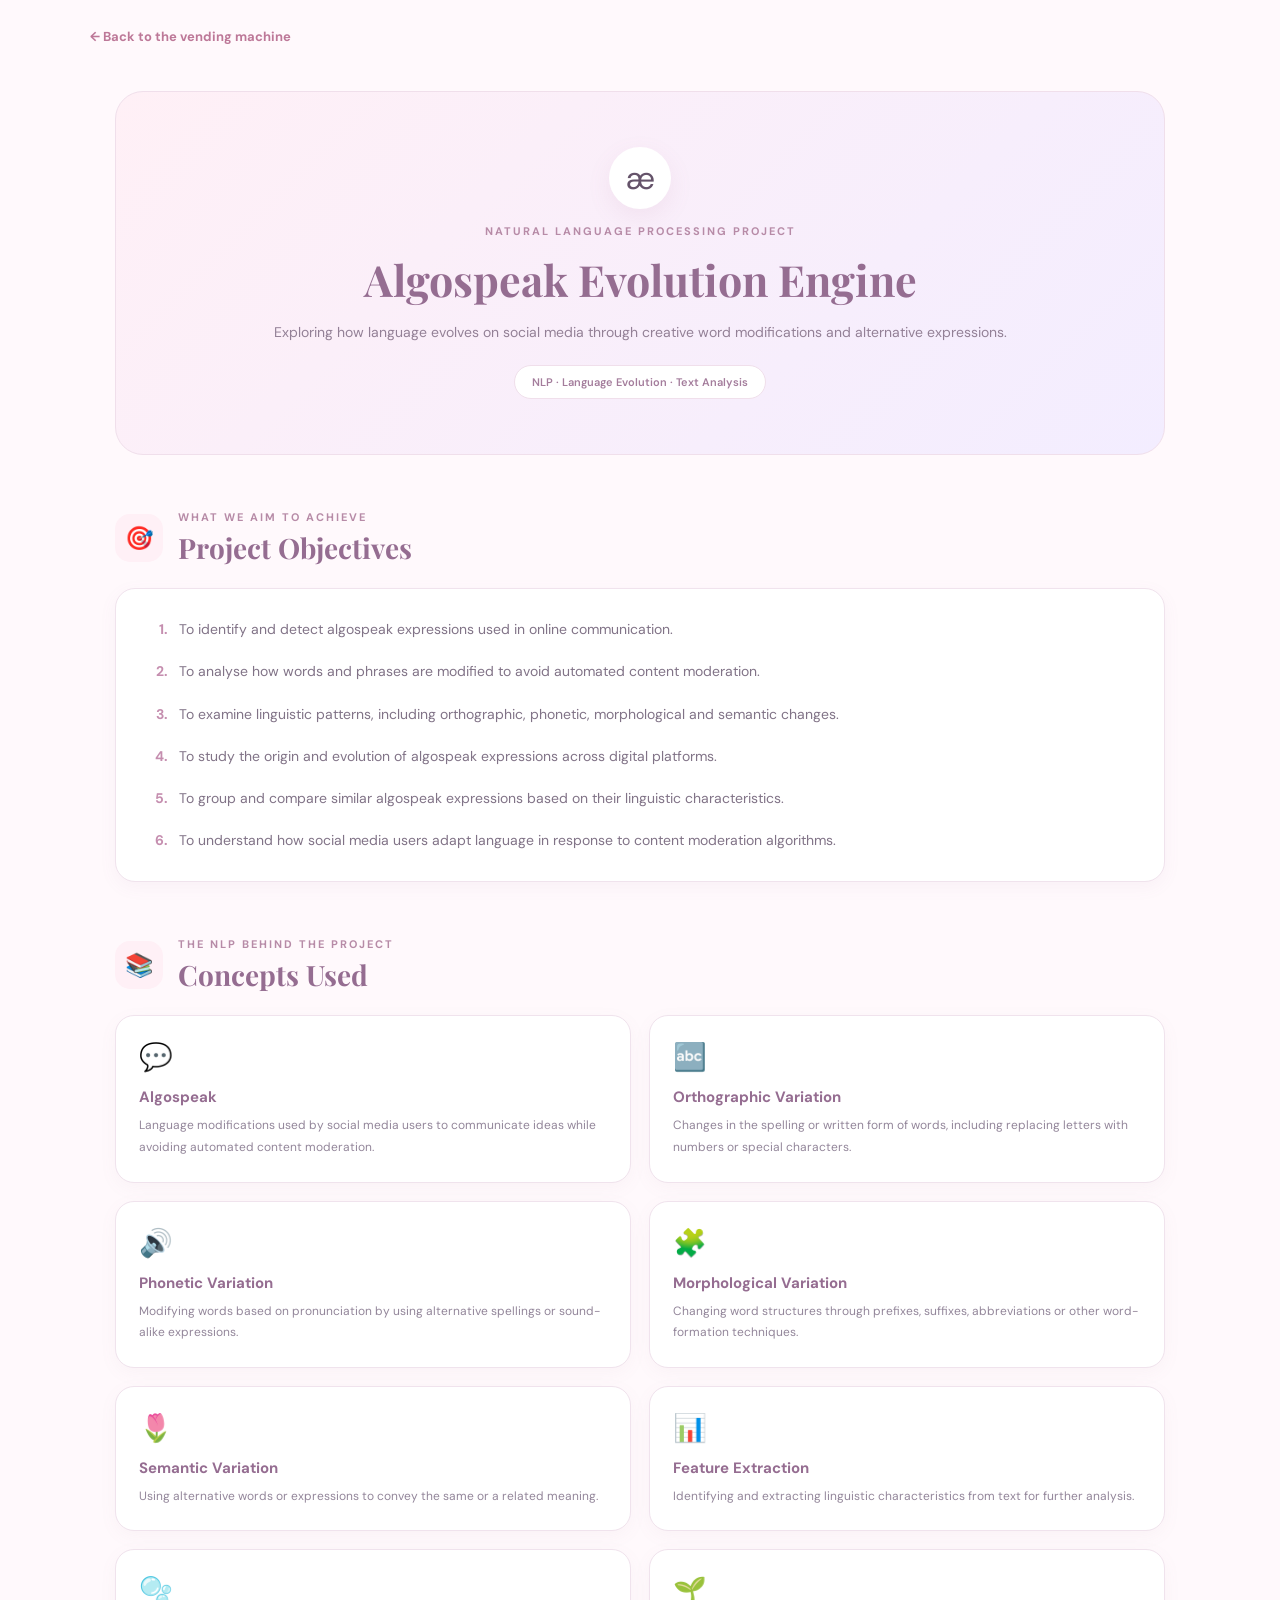
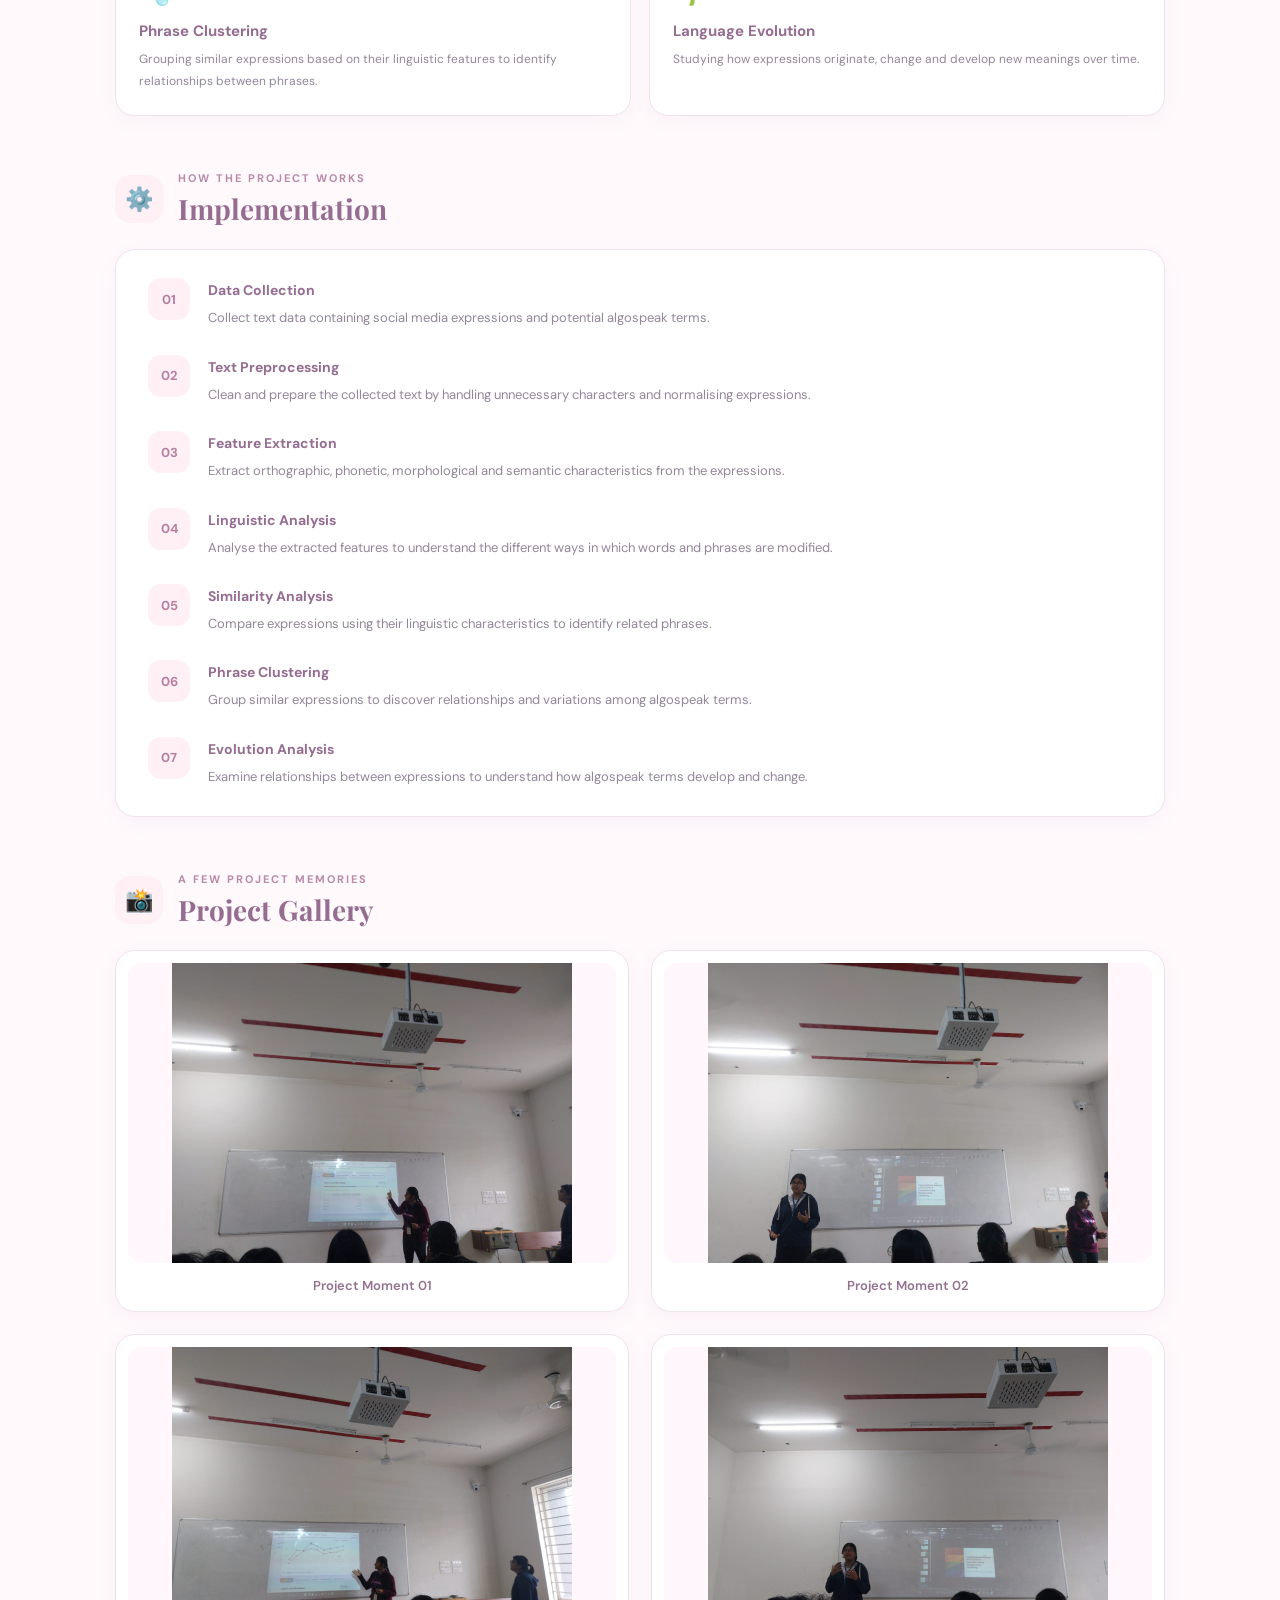
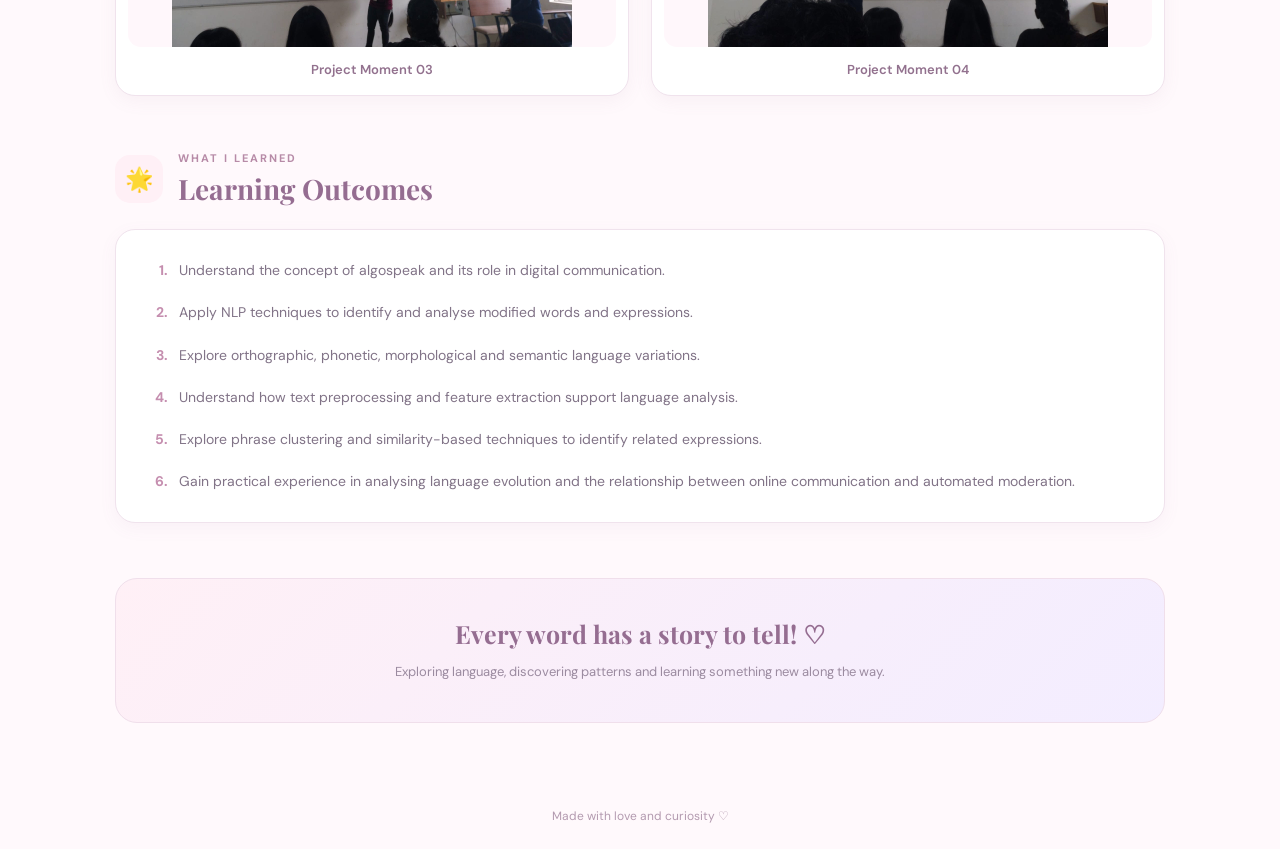
==== activities/project/index.html @ 81f1a886 "Add files via upload" ====
<!DOCTYPE html>
<html lang="en">

<head>
    <meta charset="UTF-8">
    <meta name="viewport" content="width=device-width, initial-scale=1.0">
    <title>Algospeak Evolution Engine</title>
    <link rel="stylesheet" href="style.css">
    <link
        href="https://fonts.googleapis.com/css2?family=DM+Sans:wght@400;500;600;700&family=Playfair+Display:wght@600;700&display=swap"
        rel="stylesheet">
</head>

<body>

    <header>
        <a href="../../index.html">← Back to the vending machine</a>
    </header>

    <main>

        <section class="hero">
            <div class="hero-icon">æ</div>
            <p class="eyebrow">NATURAL LANGUAGE PROCESSING PROJECT</p>
            <h1>Algospeak Evolution Engine</h1>
            <p>
                Exploring how language evolves on social media through
                creative word modifications and alternative expressions.
            </p>
            <span class="hero-tag">NLP · Language Evolution · Text Analysis</span>
        </section>

        <section class="content-section">
            <div class="section-heading">
                <span class="section-icon">🎯</span>
                <div>
                    <p class="eyebrow">WHAT WE AIM TO ACHIEVE</p>
                    <h2>Project Objectives</h2>
                </div>
            </div>

            <div class="content-card">
                <ol class="objective-list">
                    <li>To identify and detect algospeak expressions used in online communication.</li>
                    <li>To analyse how words and phrases are modified to avoid automated content moderation.</li>
                    <li>To examine linguistic patterns, including orthographic, phonetic, morphological and semantic
                        changes.</li>
                    <li>To study the origin and evolution of algospeak expressions across digital platforms.</li>
                    <li>To group and compare similar algospeak expressions based on their linguistic characteristics.
                    </li>
                    <li>To understand how social media users adapt language in response to content moderation
                        algorithms.</li>
                </ol>
            </div>
        </section>

        <section class="content-section">
            <div class="section-heading">
                <span class="section-icon">📚</span>
                <div>
                    <p class="eyebrow">THE NLP BEHIND THE PROJECT</p>
                    <h2>Concepts Used</h2>
                </div>
            </div>

            <div class="concept-grid">

                <div class="concept-card">
                    <span>💬</span>
                    <h3>Algospeak</h3>
                    <p>Language modifications used by social media users to communicate ideas while avoiding automated
                        content moderation.</p>
                </div>

                <div class="concept-card">
                    <span>🔤</span>
                    <h3>Orthographic Variation</h3>
                    <p>Changes in the spelling or written form of words, including replacing letters with numbers or
                        special characters.</p>
                </div>

                <div class="concept-card">
                    <span>🔊</span>
                    <h3>Phonetic Variation</h3>
                    <p>Modifying words based on pronunciation by using alternative spellings or sound-alike expressions.
                    </p>
                </div>

                <div class="concept-card">
                    <span>🧩</span>
                    <h3>Morphological Variation</h3>
                    <p>Changing word structures through prefixes, suffixes, abbreviations or other word-formation
                        techniques.</p>
                </div>

                <div class="concept-card">
                    <span>🌷</span>
                    <h3>Semantic Variation</h3>
                    <p>Using alternative words or expressions to convey the same or a related meaning.</p>
                </div>

                <div class="concept-card">
                    <span>📊</span>
                    <h3>Feature Extraction</h3>
                    <p>Identifying and extracting linguistic characteristics from text for further analysis.</p>
                </div>

                <div class="concept-card">
                    <span>🫧</span>
                    <h3>Phrase Clustering</h3>
                    <p>Grouping similar expressions based on their linguistic features to identify relationships between
                        phrases.</p>
                </div>

                <div class="concept-card">
                    <span>🌱</span>
                    <h3>Language Evolution</h3>
                    <p>Studying how expressions originate, change and develop new meanings over time.</p>
                </div>

            </div>
        </section>

        <section class="content-section">
            <div class="section-heading">
                <span class="section-icon">⚙️</span>
                <div>
                    <p class="eyebrow">HOW THE PROJECT WORKS</p>
                    <h2>Implementation</h2>
                </div>
            </div>

            <div class="content-card">
                <div class="implementation-list">

                    <div class="implementation-step">
                        <span class="step-number">01</span>
                        <div>
                            <h3>Data Collection</h3>
                            <p>Collect text data containing social media expressions and potential algospeak terms.</p>
                        </div>
                    </div>

                    <div class="implementation-step">
                        <span class="step-number">02</span>
                        <div>
                            <h3>Text Preprocessing</h3>
                            <p>Clean and prepare the collected text by handling unnecessary characters and normalising
                                expressions.</p>
                        </div>
                    </div>

                    <div class="implementation-step">
                        <span class="step-number">03</span>
                        <div>
                            <h3>Feature Extraction</h3>
                            <p>Extract orthographic, phonetic, morphological and semantic characteristics from the
                                expressions.</p>
                        </div>
                    </div>

                    <div class="implementation-step">
                        <span class="step-number">04</span>
                        <div>
                            <h3>Linguistic Analysis</h3>
                            <p>Analyse the extracted features to understand the different ways in which words and
                                phrases are modified.</p>
                        </div>
                    </div>

                    <div class="implementation-step">
                        <span class="step-number">05</span>
                        <div>
                            <h3>Similarity Analysis</h3>
                            <p>Compare expressions using their linguistic characteristics to identify related phrases.
                            </p>
                        </div>
                    </div>

                    <div class="implementation-step">
                        <span class="step-number">06</span>
                        <div>
                            <h3>Phrase Clustering</h3>
                            <p>Group similar expressions to discover relationships and variations among algospeak terms.
                            </p>
                        </div>
                    </div>

                    <div class="implementation-step">
                        <span class="step-number">07</span>
                        <div>
                            <h3>Evolution Analysis</h3>
                            <p>Examine relationships between expressions to understand how algospeak terms develop and
                                change.</p>
                        </div>
                    </div>

                </div>
            </div>
        </section>

        <section class="content-section">
            <div class="section-heading">
                <span class="section-icon">📸</span>
                <div>
                    <p class="eyebrow">A FEW PROJECT MEMORIES</p>
                    <h2>Project Gallery</h2>
                </div>
            </div>

            <div class="photo-grid">
                <div class="photo-card">
                    <img src="assets/photo1.jpeg" alt="Algospeak project photograph 1">
                    <p>Project Moment 01</p>
                </div>

                <div class="photo-card">
                    <img src="assets/photo2.jpeg" alt="Algospeak project photograph 2">
                    <p>Project Moment 02</p>
                </div>

                <div class="photo-card">
                    <img src="assets/photo3.jpeg" alt="Algospeak project photograph 3">
                    <p>Project Moment 03</p>
                </div>

                <div class="photo-card">
                    <img src="assets/photo4.jpeg" alt="Algospeak project photograph 4">
                    <p>Project Moment 04</p>
                </div>
            </div>
        </section>

        <section class="content-section">
            <div class="section-heading">
                <span class="section-icon">🌟</span>
                <div>
                    <p class="eyebrow">WHAT I LEARNED</p>
                    <h2>Learning Outcomes</h2>
                </div>
            </div>

            <div class="content-card">
                <ol class="objective-list">
                    <li>Understand the concept of algospeak and its role in digital communication.</li>
                    <li>Apply NLP techniques to identify and analyse modified words and expressions.</li>
                    <li>Explore orthographic, phonetic, morphological and semantic language variations.</li>
                    <li>Understand how text preprocessing and feature extraction support language analysis.</li>
                    <li>Explore phrase clustering and similarity-based techniques to identify related expressions.</li>
                    <li>Gain practical experience in analysing language evolution and the relationship between online
                        communication and automated moderation.</li>
                </ol>
            </div>
        </section>

        <section class="closing">
            <h2>Every word has a story to tell! ♡</h2>
            <p>Exploring language, discovering patterns and learning something new along the way.</p>
        </section>

    </main>

    <footer>
        Made with love and curiosity ♡
    </footer>

</body>

</html>
---- activities/project/style.css ----
* {
    box-sizing: border-box;
    margin: 0;
    padding: 0;
}

body {
    background: #fff9fc;
    color: #65536a;
    font-family: 'DM Sans', sans-serif;
}

header {
    padding: 25px 7%;
}

header a {
    color: #bd7898;
    text-decoration: none;
    font-size: 13px;
    font-weight: 700;
}

header a:hover {
    color: #956d91;
}

main {
    max-width: 1100px;
    margin: auto;
    padding: 20px 25px 60px;
}

.hero {
    text-align: center;
    padding: 55px 25px;
    background: linear-gradient(135deg, #fff0f6, #f3edff);
    border: 1px solid #f0dfeb;
    border-radius: 28px;
}

.hero-icon {
    width: 62px;
    height: 62px;
    margin: 0 auto 15px;
    border-radius: 50%;
    background: #fff;
    display: grid;
    place-items: center;
    color: var(--rose);
    font-size: 32px;
    box-shadow: 0 8px 25px #a76e8718
}

.eyebrow {
    color: #b78ba7;
    font-size: 11px;
    font-weight: 700;
    letter-spacing: 2px;
    margin-top: 15px;
}

.hero h1 {
    color: #956d91;
    font-family: 'Playfair Display', serif;
    font-size: 43px;
    margin: 12px 0;
}

.hero p:not(.eyebrow) {
    color: #938096;
    font-size: 14px;
    line-height: 1.8;
}

.hero-tag {
    display: inline-block;
    margin-top: 20px;
    padding: 9px 17px;
    background: white;
    border: 1px solid #f0dfeb;
    border-radius: 20px;
    color: #a47d9c;
    font-size: 11px;
    font-weight: 600;
}

.content-section {
    margin-top: 55px;
}

.section-heading {
    display: flex;
    align-items: center;
    gap: 15px;
    margin-bottom: 22px;
}

.section-icon {
    width: 48px;
    height: 48px;
    display: grid;
    place-items: center;
    background: #fff0f6;
    border-radius: 15px;
    font-size: 23px;
}

.section-heading .eyebrow {
    margin-top: 0;
}

.section-heading h2 {
    color: #956d91;
    font-family: 'Playfair Display', serif;
    font-size: 28px;
    margin-top: 5px;
}

.content-card {
    padding: 28px 32px;
    background: white;
    border: 1px solid #f0e3ed;
    border-radius: 20px;
    box-shadow: 0 5px 18px rgba(150, 110, 145, 0.06);
}

.objective-list {
    padding-left: 23px;
}

.objective-list li {
    padding-left: 8px;
    margin-bottom: 17px;
    color: #817387;
    font-size: 14px;
    line-height: 1.8;
}

.objective-list li:last-child {
    margin-bottom: 0;
}

.objective-list li::marker {
    color: #c58eaf;
    font-weight: 700;
}

.concept-grid {
    display: grid;
    grid-template-columns: repeat(2, 1fr);
    gap: 18px;
}

.concept-card {
    padding: 23px;
    background: white;
    border: 1px solid #f0e3ed;
    border-radius: 19px;
    box-shadow: 0 5px 18px rgba(150, 110, 145, 0.05);
    transition: transform 0.25s ease;
}

.concept-card:hover {
    transform: translateY(-4px);
}

.concept-card span {
    font-size: 27px;
}

.concept-card h3 {
    color: #956d91;
    font-size: 15px;
    margin: 13px 0 8px;
}

.concept-card p {
    color: #93869a;
    font-size: 12px;
    line-height: 1.8;
}

.implementation-list {
    display: flex;
    flex-direction: column;
    gap: 25px;
}

.implementation-step {
    display: flex;
    align-items: flex-start;
    gap: 18px;
}

.step-number {
    flex-shrink: 0;
    width: 42px;
    height: 42px;
    display: grid;
    place-items: center;
    background: #fff0f6;
    border-radius: 13px;
    color: #b77f9f;
    font-size: 13px;
    font-weight: 700;
}

.implementation-step h3 {
    color: #956d91;
    font-size: 14px;
    margin: 3px 0 7px;
}

.implementation-step p {
    color: #93869a;
    font-size: 13px;
    line-height: 1.8;
}

.photo-grid {
    display: grid;
    grid-template-columns: repeat(2, 1fr);
    gap: 22px;
}

.photo-card {
    padding: 12px;
    background: white;
    border: 1px solid #f0e3ed;
    border-radius: 20px;
    box-shadow: 0 5px 18px rgba(150, 110, 145, 0.07);
    transition: transform 0.25s ease;
}

.photo-card:hover {
    transform: translateY(-5px);
}

.photo-card img {
    display: block;
    width: 100%;
    height: 300px;
    object-fit: contain;
    background: #fff7fb;
    border-radius: 13px;
}

.photo-card p {
    padding: 14px 5px 5px;
    color: #92718e;
    font-size: 13px;
    font-weight: 600;
    text-align: center;
}

.closing {
    margin-top: 55px;
    padding: 38px 20px;
    text-align: center;
    background: linear-gradient(135deg, #fff0f6, #f3edff);
    border: 1px solid #f0dfeb;
    border-radius: 22px;
}

.closing h2 {
    color: #956d91;
    font-family: 'Playfair Display', serif;
    font-size: 25px;
}

.closing p {
    margin-top: 10px;
    color: #9b8ba0;
    font-size: 13px;
    line-height: 1.8;
}

footer {
    padding: 25px;
    color: #b39aaf;
    text-align: center;
    font-size: 12px;
}

@media (max-width: 650px) {
    main {
        padding: 15px 18px 45px;
    }

    .hero {
        padding: 40px 20px;
    }

    .hero h1 {
        font-size: 32px;
    }

    .section-heading h2 {
        font-size: 24px;
    }

    .concept-grid,
    .photo-grid {
        grid-template-columns: 1fr;
    }

    .content-card {
        padding: 23px 20px;
    }

    .photo-card img {
        height: 240px;
    }
}
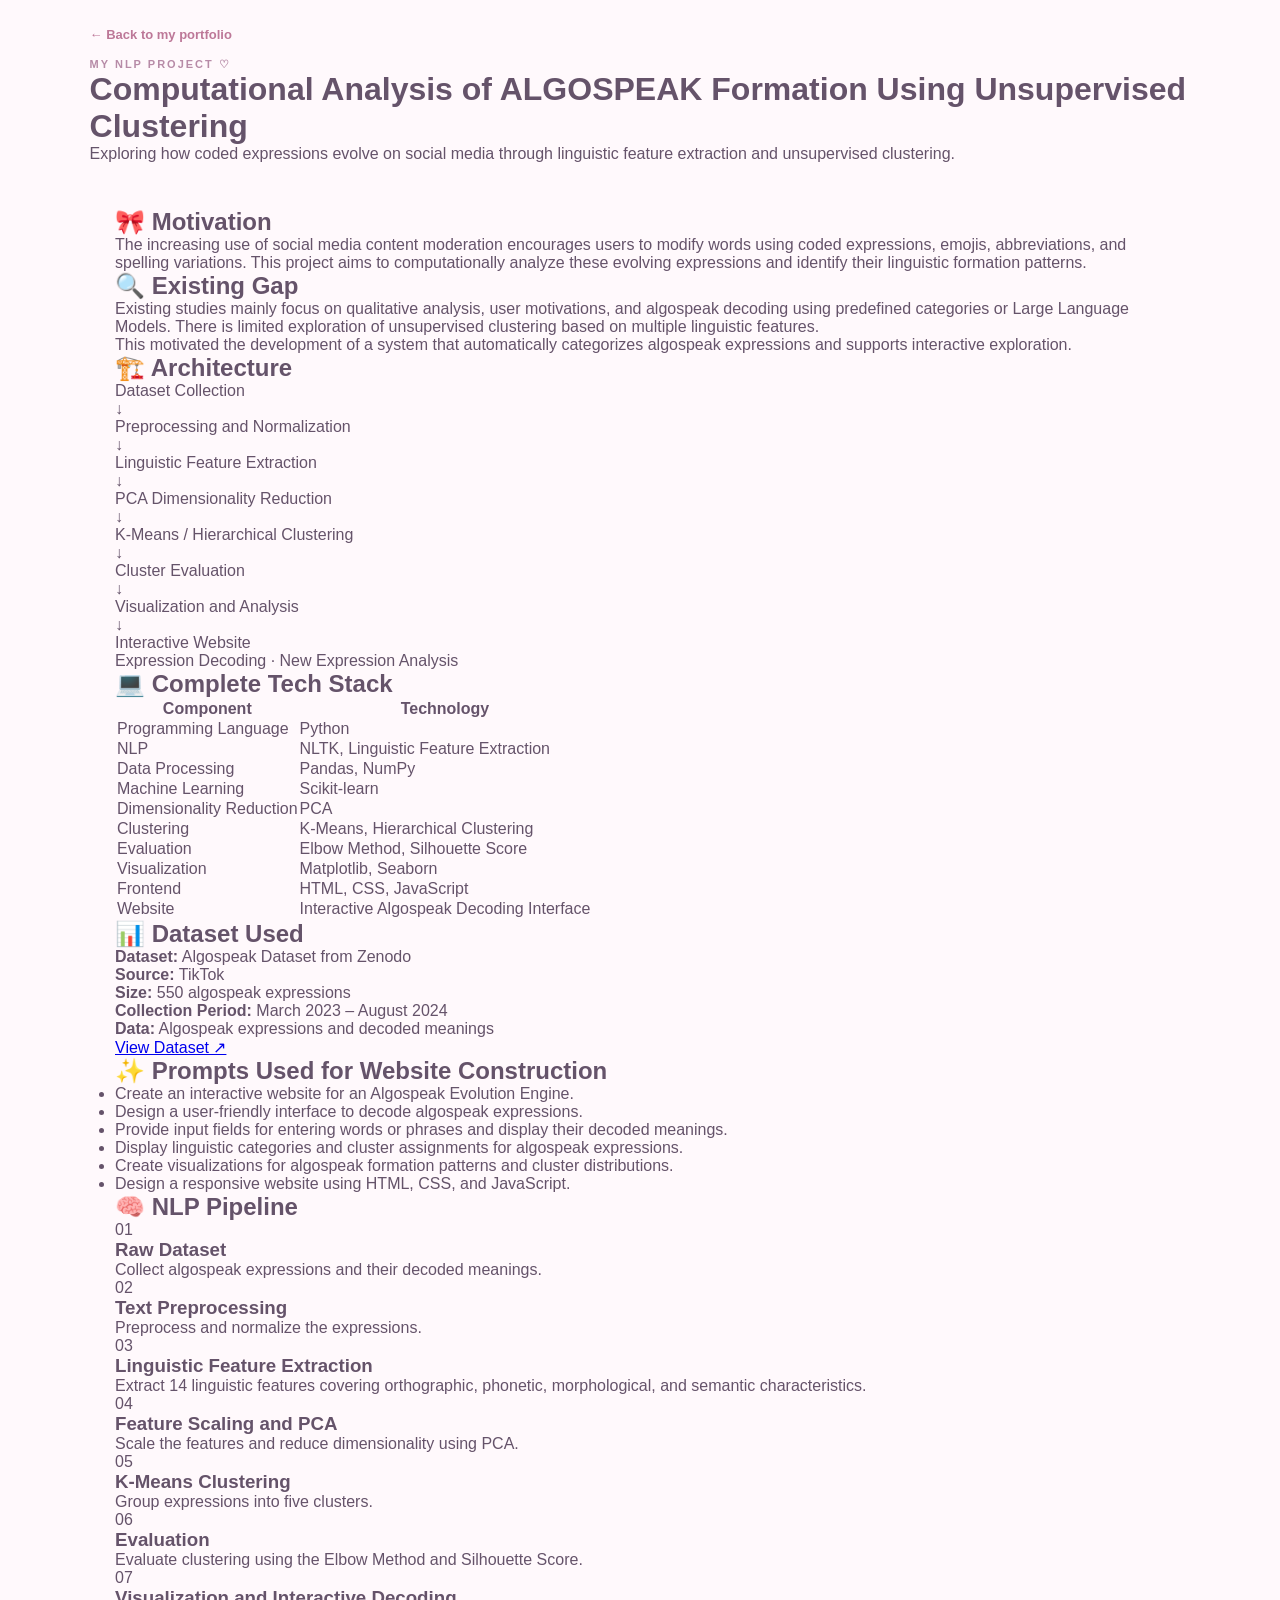
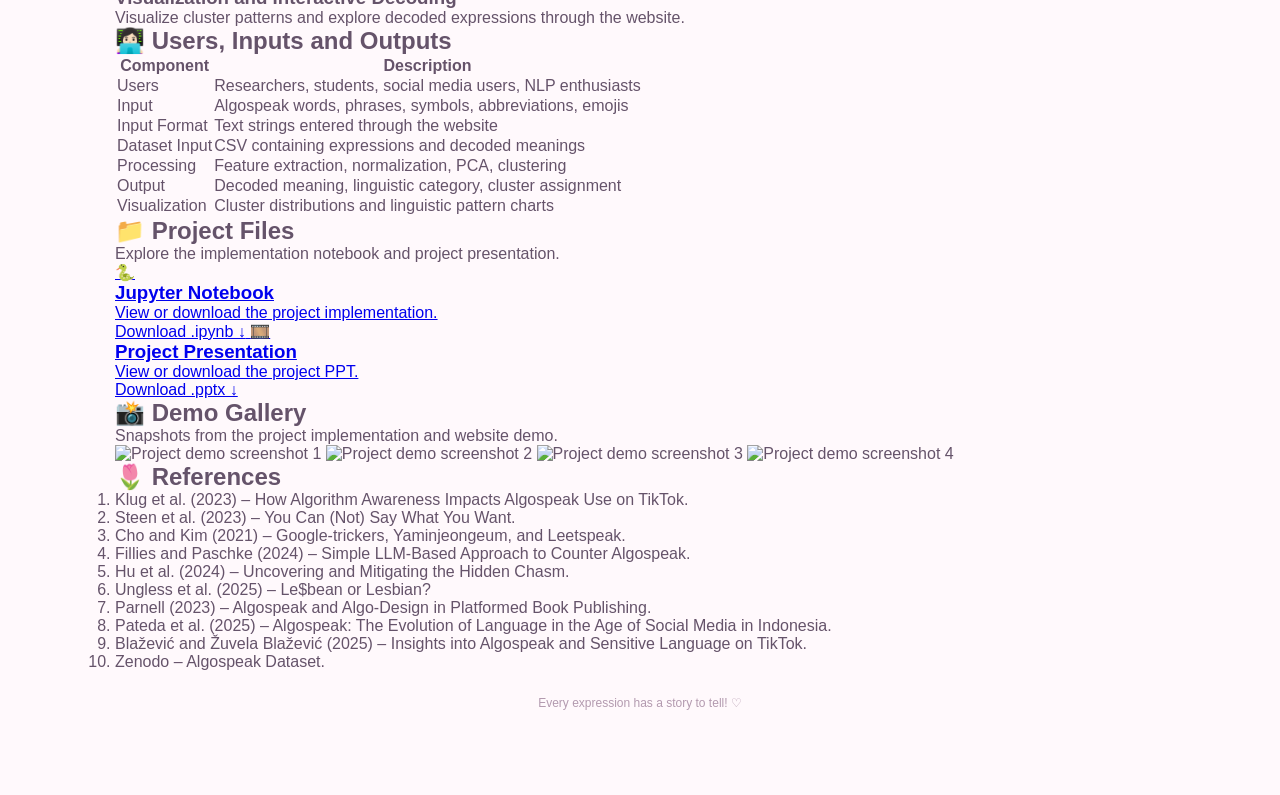
==== commit f4a01098: "Update index.html" ====
--- a/activities/project/index.html
+++ b/activities/project/index.html
@@ -4,266 +4,333 @@
 <head>
     <meta charset="UTF-8">
     <meta name="viewport" content="width=device-width, initial-scale=1.0">
-    <title>Algospeak Evolution Engine</title>
+    <title>Algospeak Evolution Engine | My Project</title>
     <link rel="stylesheet" href="style.css">
-    <link
-        href="https://fonts.googleapis.com/css2?family=DM+Sans:wght@400;500;600;700&family=Playfair+Display:wght@600;700&display=swap"
-        rel="stylesheet">
 </head>
 
 <body>
 
-    <header>
-        <a href="../../index.html">← Back to the vending machine</a>
+    <header class="project-header">
+        <a href="../../index.html" class="back-link">← Back to my portfolio</a>
+        <p class="eyebrow">MY NLP PROJECT ♡</p>
+        <h1>Computational Analysis of ALGOSPEAK Formation Using Unsupervised Clustering</h1>
+        <p class="subtitle">
+            Exploring how coded expressions evolve on social media through
+            linguistic feature extraction and unsupervised clustering.
+        </p>
     </header>
 
-    <main>
-
-        <section class="hero">
-            <div class="hero-icon">æ</div>
-            <p class="eyebrow">NATURAL LANGUAGE PROCESSING PROJECT</p>
-            <h1>Algospeak Evolution Engine</h1>
+    <main class="project-container">
+
+        <section class="project-section">
+            <h2>🎀 Motivation</h2>
             <p>
-                Exploring how language evolves on social media through
-                creative word modifications and alternative expressions.
+                The increasing use of social media content moderation encourages
+                users to modify words using coded expressions, emojis,
+                abbreviations, and spelling variations. This project aims to
+                computationally analyze these evolving expressions and identify
+                their linguistic formation patterns.
             </p>
-            <span class="hero-tag">NLP · Language Evolution · Text Analysis</span>
-        </section>
-
-        <section class="content-section">
-            <div class="section-heading">
-                <span class="section-icon">🎯</span>
-                <div>
-                    <p class="eyebrow">WHAT WE AIM TO ACHIEVE</p>
-                    <h2>Project Objectives</h2>
-                </div>
-            </div>
-
-            <div class="content-card">
-                <ol class="objective-list">
-                    <li>To identify and detect algospeak expressions used in online communication.</li>
-                    <li>To analyse how words and phrases are modified to avoid automated content moderation.</li>
-                    <li>To examine linguistic patterns, including orthographic, phonetic, morphological and semantic
-                        changes.</li>
-                    <li>To study the origin and evolution of algospeak expressions across digital platforms.</li>
-                    <li>To group and compare similar algospeak expressions based on their linguistic characteristics.
-                    </li>
-                    <li>To understand how social media users adapt language in response to content moderation
-                        algorithms.</li>
-                </ol>
-            </div>
-        </section>
-
-        <section class="content-section">
-            <div class="section-heading">
-                <span class="section-icon">📚</span>
-                <div>
-                    <p class="eyebrow">THE NLP BEHIND THE PROJECT</p>
-                    <h2>Concepts Used</h2>
-                </div>
-            </div>
-
-            <div class="concept-grid">
-
-                <div class="concept-card">
-                    <span>💬</span>
-                    <h3>Algospeak</h3>
-                    <p>Language modifications used by social media users to communicate ideas while avoiding automated
-                        content moderation.</p>
-                </div>
-
-                <div class="concept-card">
-                    <span>🔤</span>
-                    <h3>Orthographic Variation</h3>
-                    <p>Changes in the spelling or written form of words, including replacing letters with numbers or
-                        special characters.</p>
-                </div>
-
-                <div class="concept-card">
-                    <span>🔊</span>
-                    <h3>Phonetic Variation</h3>
-                    <p>Modifying words based on pronunciation by using alternative spellings or sound-alike expressions.
-                    </p>
-                </div>
-
-                <div class="concept-card">
-                    <span>🧩</span>
-                    <h3>Morphological Variation</h3>
-                    <p>Changing word structures through prefixes, suffixes, abbreviations or other word-formation
-                        techniques.</p>
-                </div>
-
-                <div class="concept-card">
-                    <span>🌷</span>
-                    <h3>Semantic Variation</h3>
-                    <p>Using alternative words or expressions to convey the same or a related meaning.</p>
-                </div>
-
-                <div class="concept-card">
-                    <span>📊</span>
-                    <h3>Feature Extraction</h3>
-                    <p>Identifying and extracting linguistic characteristics from text for further analysis.</p>
-                </div>
-
-                <div class="concept-card">
-                    <span>🫧</span>
-                    <h3>Phrase Clustering</h3>
-                    <p>Grouping similar expressions based on their linguistic features to identify relationships between
-                        phrases.</p>
-                </div>
-
-                <div class="concept-card">
-                    <span>🌱</span>
-                    <h3>Language Evolution</h3>
-                    <p>Studying how expressions originate, change and develop new meanings over time.</p>
-                </div>
-
-            </div>
-        </section>
-
-        <section class="content-section">
-            <div class="section-heading">
-                <span class="section-icon">⚙️</span>
-                <div>
-                    <p class="eyebrow">HOW THE PROJECT WORKS</p>
-                    <h2>Implementation</h2>
-                </div>
-            </div>
-
-            <div class="content-card">
-                <div class="implementation-list">
-
-                    <div class="implementation-step">
-                        <span class="step-number">01</span>
-                        <div>
-                            <h3>Data Collection</h3>
-                            <p>Collect text data containing social media expressions and potential algospeak terms.</p>
-                        </div>
-                    </div>
-
-                    <div class="implementation-step">
-                        <span class="step-number">02</span>
-                        <div>
-                            <h3>Text Preprocessing</h3>
-                            <p>Clean and prepare the collected text by handling unnecessary characters and normalising
-                                expressions.</p>
-                        </div>
-                    </div>
-
-                    <div class="implementation-step">
-                        <span class="step-number">03</span>
-                        <div>
-                            <h3>Feature Extraction</h3>
-                            <p>Extract orthographic, phonetic, morphological and semantic characteristics from the
-                                expressions.</p>
-                        </div>
-                    </div>
-
-                    <div class="implementation-step">
-                        <span class="step-number">04</span>
-                        <div>
-                            <h3>Linguistic Analysis</h3>
-                            <p>Analyse the extracted features to understand the different ways in which words and
-                                phrases are modified.</p>
-                        </div>
-                    </div>
-
-                    <div class="implementation-step">
-                        <span class="step-number">05</span>
-                        <div>
-                            <h3>Similarity Analysis</h3>
-                            <p>Compare expressions using their linguistic characteristics to identify related phrases.
-                            </p>
-                        </div>
-                    </div>
-
-                    <div class="implementation-step">
-                        <span class="step-number">06</span>
-                        <div>
-                            <h3>Phrase Clustering</h3>
-                            <p>Group similar expressions to discover relationships and variations among algospeak terms.
-                            </p>
-                        </div>
-                    </div>
-
-                    <div class="implementation-step">
-                        <span class="step-number">07</span>
-                        <div>
-                            <h3>Evolution Analysis</h3>
-                            <p>Examine relationships between expressions to understand how algospeak terms develop and
-                                change.</p>
-                        </div>
-                    </div>
-
-                </div>
-            </div>
-        </section>
-
-        <section class="content-section">
-            <div class="section-heading">
-                <span class="section-icon">📸</span>
-                <div>
-                    <p class="eyebrow">A FEW PROJECT MEMORIES</p>
-                    <h2>Project Gallery</h2>
-                </div>
-            </div>
-
-            <div class="photo-grid">
-                <div class="photo-card">
-                    <img src="assets/photo1.jpeg" alt="Algospeak project photograph 1">
-                    <p>Project Moment 01</p>
-                </div>
-
-                <div class="photo-card">
-                    <img src="assets/photo2.jpeg" alt="Algospeak project photograph 2">
-                    <p>Project Moment 02</p>
-                </div>
-
-                <div class="photo-card">
-                    <img src="assets/photo3.jpeg" alt="Algospeak project photograph 3">
-                    <p>Project Moment 03</p>
-                </div>
-
-                <div class="photo-card">
-                    <img src="assets/photo4.jpeg" alt="Algospeak project photograph 4">
-                    <p>Project Moment 04</p>
-                </div>
-            </div>
-        </section>
-
-        <section class="content-section">
-            <div class="section-heading">
-                <span class="section-icon">🌟</span>
-                <div>
-                    <p class="eyebrow">WHAT I LEARNED</p>
-                    <h2>Learning Outcomes</h2>
-                </div>
-            </div>
-
-            <div class="content-card">
-                <ol class="objective-list">
-                    <li>Understand the concept of algospeak and its role in digital communication.</li>
-                    <li>Apply NLP techniques to identify and analyse modified words and expressions.</li>
-                    <li>Explore orthographic, phonetic, morphological and semantic language variations.</li>
-                    <li>Understand how text preprocessing and feature extraction support language analysis.</li>
-                    <li>Explore phrase clustering and similarity-based techniques to identify related expressions.</li>
-                    <li>Gain practical experience in analysing language evolution and the relationship between online
-                        communication and automated moderation.</li>
-                </ol>
-            </div>
-        </section>
-
-        <section class="closing">
-            <h2>Every word has a story to tell! ♡</h2>
-            <p>Exploring language, discovering patterns and learning something new along the way.</p>
-        </section>
+        </section>
+
+        <section class="project-section">
+            <h2>🔍 Existing Gap</h2>
+            <p>
+                Existing studies mainly focus on qualitative analysis, user
+                motivations, and algospeak decoding using predefined categories
+                or Large Language Models. There is limited exploration of
+                unsupervised clustering based on multiple linguistic features.
+            </p>
+            <p>
+                This motivated the development of a system that automatically
+                categorizes algospeak expressions and supports interactive
+                exploration.
+            </p>
+        </section>
+
+        <section class="project-section">
+            <h2>🏗️ Architecture</h2>
+
+            <div class="architecture">
+                <div class="architecture-step">Dataset Collection</div>
+                <span>↓</span>
+                <div class="architecture-step">Preprocessing and Normalization</div>
+                <span>↓</span>
+                <div class="architecture-step">Linguistic Feature Extraction</div>
+                <span>↓</span>
+                <div class="architecture-step">PCA Dimensionality Reduction</div>
+                <span>↓</span>
+                <div class="architecture-step">K-Means / Hierarchical Clustering</div>
+                <span>↓</span>
+                <div class="architecture-step">Cluster Evaluation</div>
+                <span>↓</span>
+                <div class="architecture-step">Visualization and Analysis</div>
+                <span>↓</span>
+                <div class="architecture-step">Interactive Website</div>
+                <div class="architecture-outputs">
+                    Expression Decoding · New Expression Analysis
+                </div>
+            </div>
+        </section>
+
+        <section class="project-section">
+            <h2>💻 Complete Tech Stack</h2>
+
+            <div class="table-wrapper">
+                <table>
+                    <thead>
+                        <tr>
+                            <th>Component</th>
+                            <th>Technology</th>
+                        </tr>
+                    </thead>
+                    <tbody>
+                        <tr>
+                            <td>Programming Language</td>
+                            <td>Python</td>
+                        </tr>
+                        <tr>
+                            <td>NLP</td>
+                            <td>NLTK, Linguistic Feature Extraction</td>
+                        </tr>
+                        <tr>
+                            <td>Data Processing</td>
+                            <td>Pandas, NumPy</td>
+                        </tr>
+                        <tr>
+                            <td>Machine Learning</td>
+                            <td>Scikit-learn</td>
+                        </tr>
+                        <tr>
+                            <td>Dimensionality Reduction</td>
+                            <td>PCA</td>
+                        </tr>
+                        <tr>
+                            <td>Clustering</td>
+                            <td>K-Means, Hierarchical Clustering</td>
+                        </tr>
+                        <tr>
+                            <td>Evaluation</td>
+                            <td>Elbow Method, Silhouette Score</td>
+                        </tr>
+                        <tr>
+                            <td>Visualization</td>
+                            <td>Matplotlib, Seaborn</td>
+                        </tr>
+                        <tr>
+                            <td>Frontend</td>
+                            <td>HTML, CSS, JavaScript</td>
+                        </tr>
+                        <tr>
+                            <td>Website</td>
+                            <td>Interactive Algospeak Decoding Interface</td>
+                        </tr>
+                    </tbody>
+                </table>
+            </div>
+        </section>
+
+        <section class="project-section">
+            <h2>📊 Dataset Used</h2>
+
+            <div class="dataset-card">
+                <p><strong>Dataset:</strong> Algospeak Dataset from Zenodo</p>
+                <p><strong>Source:</strong> TikTok</p>
+                <p><strong>Size:</strong> 550 algospeak expressions</p>
+                <p><strong>Collection Period:</strong> March 2023 – August 2024</p>
+                <p><strong>Data:</strong> Algospeak expressions and decoded meanings</p>
+
+                <a href="https://zenodo.org/doi/10.5281/zenodo.18176980" target="_blank" rel="noopener noreferrer"
+                    class="project-button">
+                    View Dataset ↗
+                </a>
+            </div>
+        </section>
+
+        <section class="project-section">
+            <h2>✨ Prompts Used for Website Construction</h2>
+
+            <ul class="prompt-list">
+                <li>Create an interactive website for an Algospeak Evolution Engine.</li>
+                <li>Design a user-friendly interface to decode algospeak expressions.</li>
+                <li>Provide input fields for entering words or phrases and display their decoded meanings.</li>
+                <li>Display linguistic categories and cluster assignments for algospeak expressions.</li>
+                <li>Create visualizations for algospeak formation patterns and cluster distributions.</li>
+                <li>Design a responsive website using HTML, CSS, and JavaScript.</li>
+            </ul>
+
+            
+        </section>
+
+        <section class="project-section">
+            <h2>🧠 NLP Pipeline</h2>
+
+            <div class="pipeline">
+                <div class="pipeline-step">
+                    <span>01</span>
+                    <div>
+                        <h3>Raw Dataset</h3>
+                        <p>Collect algospeak expressions and their decoded meanings.</p>
+                    </div>
+                </div>
+
+                <div class="pipeline-step">
+                    <span>02</span>
+                    <div>
+                        <h3>Text Preprocessing</h3>
+                        <p>Preprocess and normalize the expressions.</p>
+                    </div>
+                </div>
+
+                <div class="pipeline-step">
+                    <span>03</span>
+                    <div>
+                        <h3>Linguistic Feature Extraction</h3>
+                        <p>Extract 14 linguistic features covering orthographic,
+                            phonetic, morphological, and semantic characteristics.</p>
+                    </div>
+                </div>
+
+                <div class="pipeline-step">
+                    <span>04</span>
+                    <div>
+                        <h3>Feature Scaling and PCA</h3>
+                        <p>Scale the features and reduce dimensionality using PCA.</p>
+                    </div>
+                </div>
+
+                <div class="pipeline-step">
+                    <span>05</span>
+                    <div>
+                        <h3>K-Means Clustering</h3>
+                        <p>Group expressions into five clusters.</p>
+                    </div>
+                </div>
+
+                <div class="pipeline-step">
+                    <span>06</span>
+                    <div>
+                        <h3>Evaluation</h3>
+                        <p>Evaluate clustering using the Elbow Method and
+                            Silhouette Score.</p>
+                    </div>
+                </div>
+
+                <div class="pipeline-step">
+                    <span>07</span>
+                    <div>
+                        <h3>Visualization and Interactive Decoding</h3>
+                        <p>Visualize cluster patterns and explore decoded
+                            expressions through the website.</p>
+                    </div>
+                </div>
+            </div>
+        </section>
+
+        <section class="project-section">
+            <h2>👩🏻‍💻 Users, Inputs and Outputs</h2>
+
+            <div class="table-wrapper">
+                <table>
+                    <thead>
+                        <tr>
+                            <th>Component</th>
+                            <th>Description</th>
+                        </tr>
+                    </thead>
+                    <tbody>
+                        <tr>
+                            <td>Users</td>
+                            <td>Researchers, students, social media users, NLP enthusiasts</td>
+                        </tr>
+                        <tr>
+                            <td>Input</td>
+                            <td>Algospeak words, phrases, symbols, abbreviations, emojis</td>
+                        </tr>
+                        <tr>
+                            <td>Input Format</td>
+                            <td>Text strings entered through the website</td>
+                        </tr>
+                        <tr>
+                            <td>Dataset Input</td>
+                            <td>CSV containing expressions and decoded meanings</td>
+                        </tr>
+                        <tr>
+                            <td>Processing</td>
+                            <td>Feature extraction, normalization, PCA, clustering</td>
+                        </tr>
+                        <tr>
+                            <td>Output</td>
+                            <td>Decoded meaning, linguistic category, cluster assignment</td>
+                        </tr>
+                        <tr>
+                            <td>Visualization</td>
+                            <td>Cluster distributions and linguistic pattern charts</td>
+                        </tr>
+                    </tbody>
+                </table>
+            </div>
+        </section>
+
+        <section class="project-section">
+            <h2>📁 Project Files</h2>
+            <p>
+                Explore the implementation notebook and project presentation.
+            </p>
+
+            <div class="file-grid">
+                <a href="assets/algospeak_notebook.ipynb" download class="file-card">
+                    <span class="file-icon">🐍</span>
+                    <h3>Jupyter Notebook</h3>
+                    <p>View or download the project implementation.</p>
+                    <span class="file-link">Download .ipynb ↓</span>
+                </a>
+
+                <a href="assets/project_presentation.pptx" download class="file-card">
+                    <span class="file-icon">🎞️</span>
+                    <h3>Project Presentation</h3>
+                    <p>View or download the project PPT.</p>
+                    <span class="file-link">Download .pptx ↓</span>
+                </a>
+            </div>
+        </section>
+
+        <section class="project-section">
+            <h2>📸 Demo Gallery</h2>
+            <p>Snapshots from the project implementation and website demo.</p>
+
+            <div class="demo-gallery">
+                <img src="assets/demo1.jpeg" alt="Project demo screenshot 1">
+                <img src="assets/demo2.jpeg" alt="Project demo screenshot 2">
+                <img src="assets/demo3.jpeg" alt="Project demo screenshot 3">
+                <img src="assets/demo4.jpeg" alt="Project demo screenshot 4">
+            </div>
+        </section>
+
+        <section class="project-section">
+            <h2>🌷 References</h2>
+
+            <ol class="references-list">
+                <li>Klug et al. (2023) – How Algorithm Awareness Impacts Algospeak Use on TikTok.</li>
+                <li>Steen et al. (2023) – You Can (Not) Say What You Want.</li>
+                <li>Cho and Kim (2021) – Google-trickers, Yaminjeongeum, and Leetspeak.</li>
+                <li>Fillies and Paschke (2024) – Simple LLM-Based Approach to Counter Algospeak.</li>
+                <li>Hu et al. (2024) – Uncovering and Mitigating the Hidden Chasm.</li>
+                <li>Ungless et al. (2025) – Le$bean or Lesbian?</li>
+                <li>Parnell (2023) – Algospeak and Algo-Design in Platformed Book Publishing.</li>
+                <li>Pateda et al. (2025) – Algospeak: The Evolution of Language in the Age of Social Media in Indonesia.
+                </li>
+                <li>Blažević and Žuvela Blažević (2025) – Insights into Algospeak and Sensitive Language on TikTok.</li>
+                <li>Zenodo – Algospeak Dataset.</li>
+            </ol>
+        </section>
+
+        <footer class="project-footer">
+            <p>Every expression has a story to tell! ♡</p>
+        </footer>
 
     </main>
 
-    <footer>
-        Made with love and curiosity ♡
-    </footer>
-
 </body>
 
-</html>+</html>
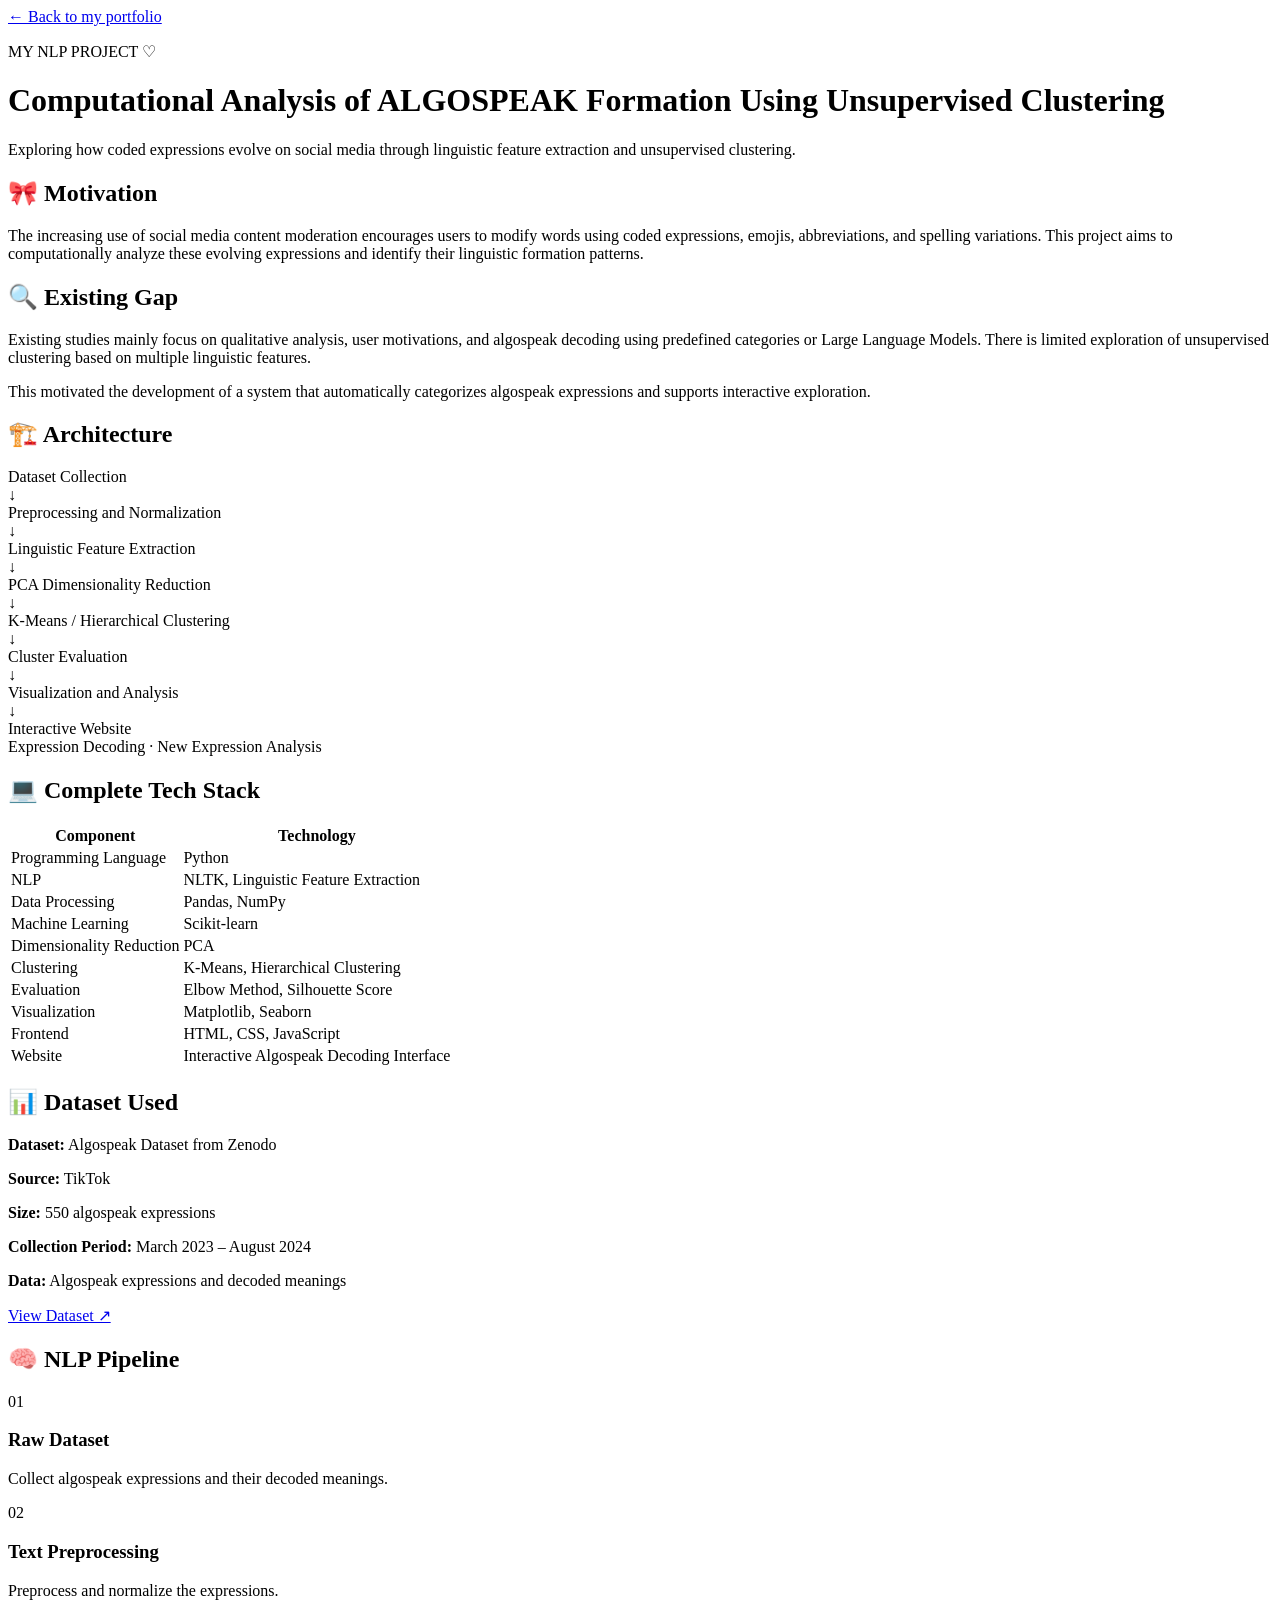
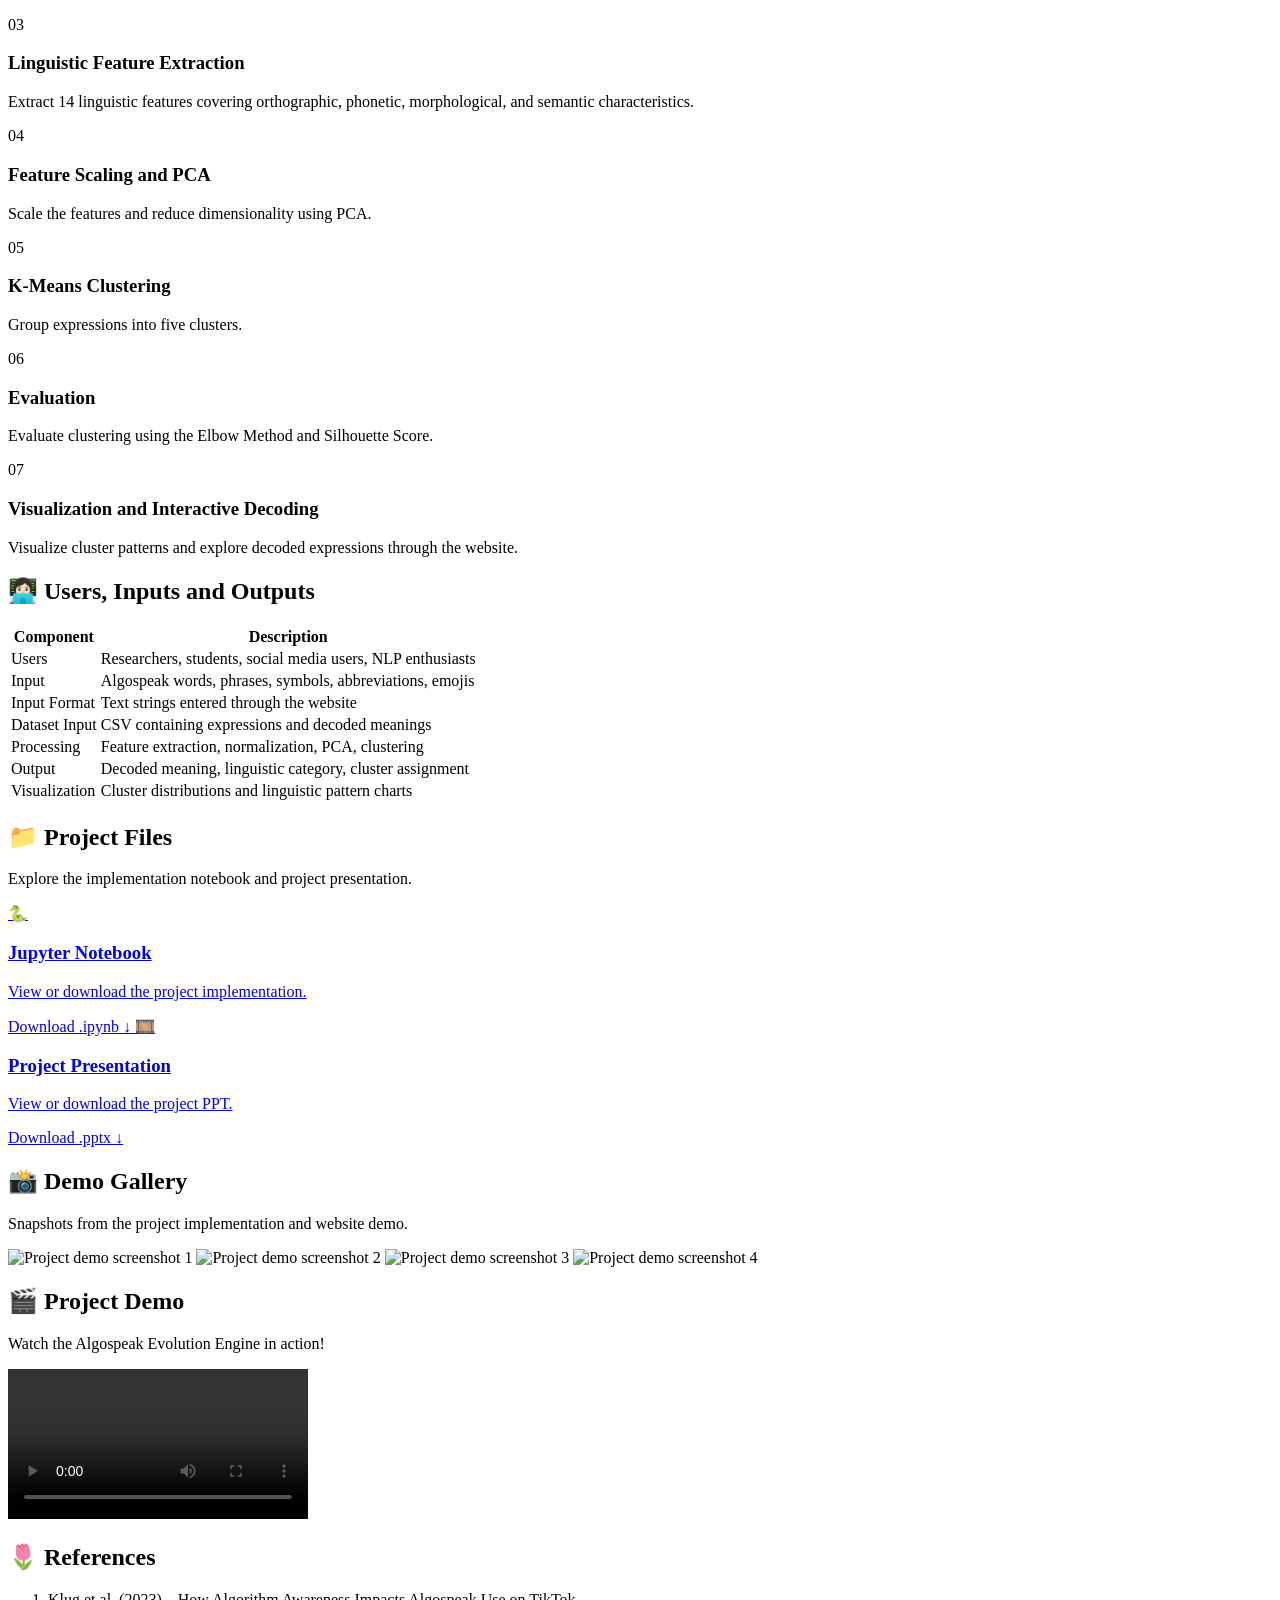
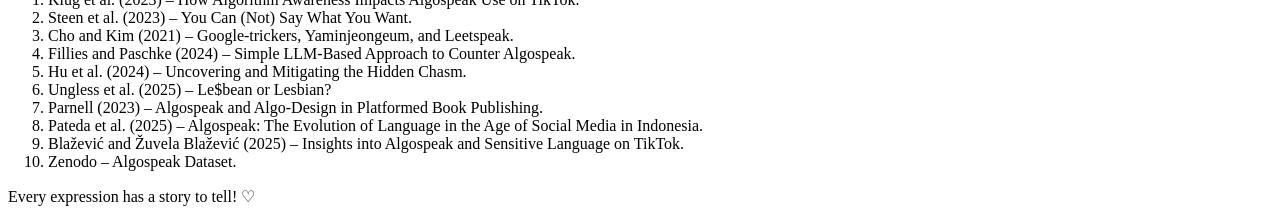
==== commit 319b192c: "Rename activities/index.html to activities/project/index.html" ====
--- a/activities/project/index.html
+++ b/activities/project/index.html
@@ -148,21 +148,6 @@
         </section>
 
         <section class="project-section">
-            <h2>✨ Prompts Used for Website Construction</h2>
-
-            <ul class="prompt-list">
-                <li>Create an interactive website for an Algospeak Evolution Engine.</li>
-                <li>Design a user-friendly interface to decode algospeak expressions.</li>
-                <li>Provide input fields for entering words or phrases and display their decoded meanings.</li>
-                <li>Display linguistic categories and cluster assignments for algospeak expressions.</li>
-                <li>Create visualizations for algospeak formation patterns and cluster distributions.</li>
-                <li>Design a responsive website using HTML, CSS, and JavaScript.</li>
-            </ul>
-
-            
-        </section>
-
-        <section class="project-section">
             <h2>🧠 NLP Pipeline</h2>
 
             <div class="pipeline">
@@ -306,6 +291,19 @@
                 <img src="assets/demo4.jpeg" alt="Project demo screenshot 4">
             </div>
         </section>
+
+        <section class="project-section" id="video-demo">
+            <h2>🎬 Project Demo</h2>
+            <p>Watch the Algospeak Evolution Engine in action!</p>
+
+            <div class="video-container">
+                <video controls preload="metadata">
+                    <source src="assets/algospeak-demo.mp4" type="video/mp4">
+                    Your browser does not support video playback.
+                </video>
+            </div>
+        </section>
+
 
         <section class="project-section">
             <h2>🌷 References</h2>
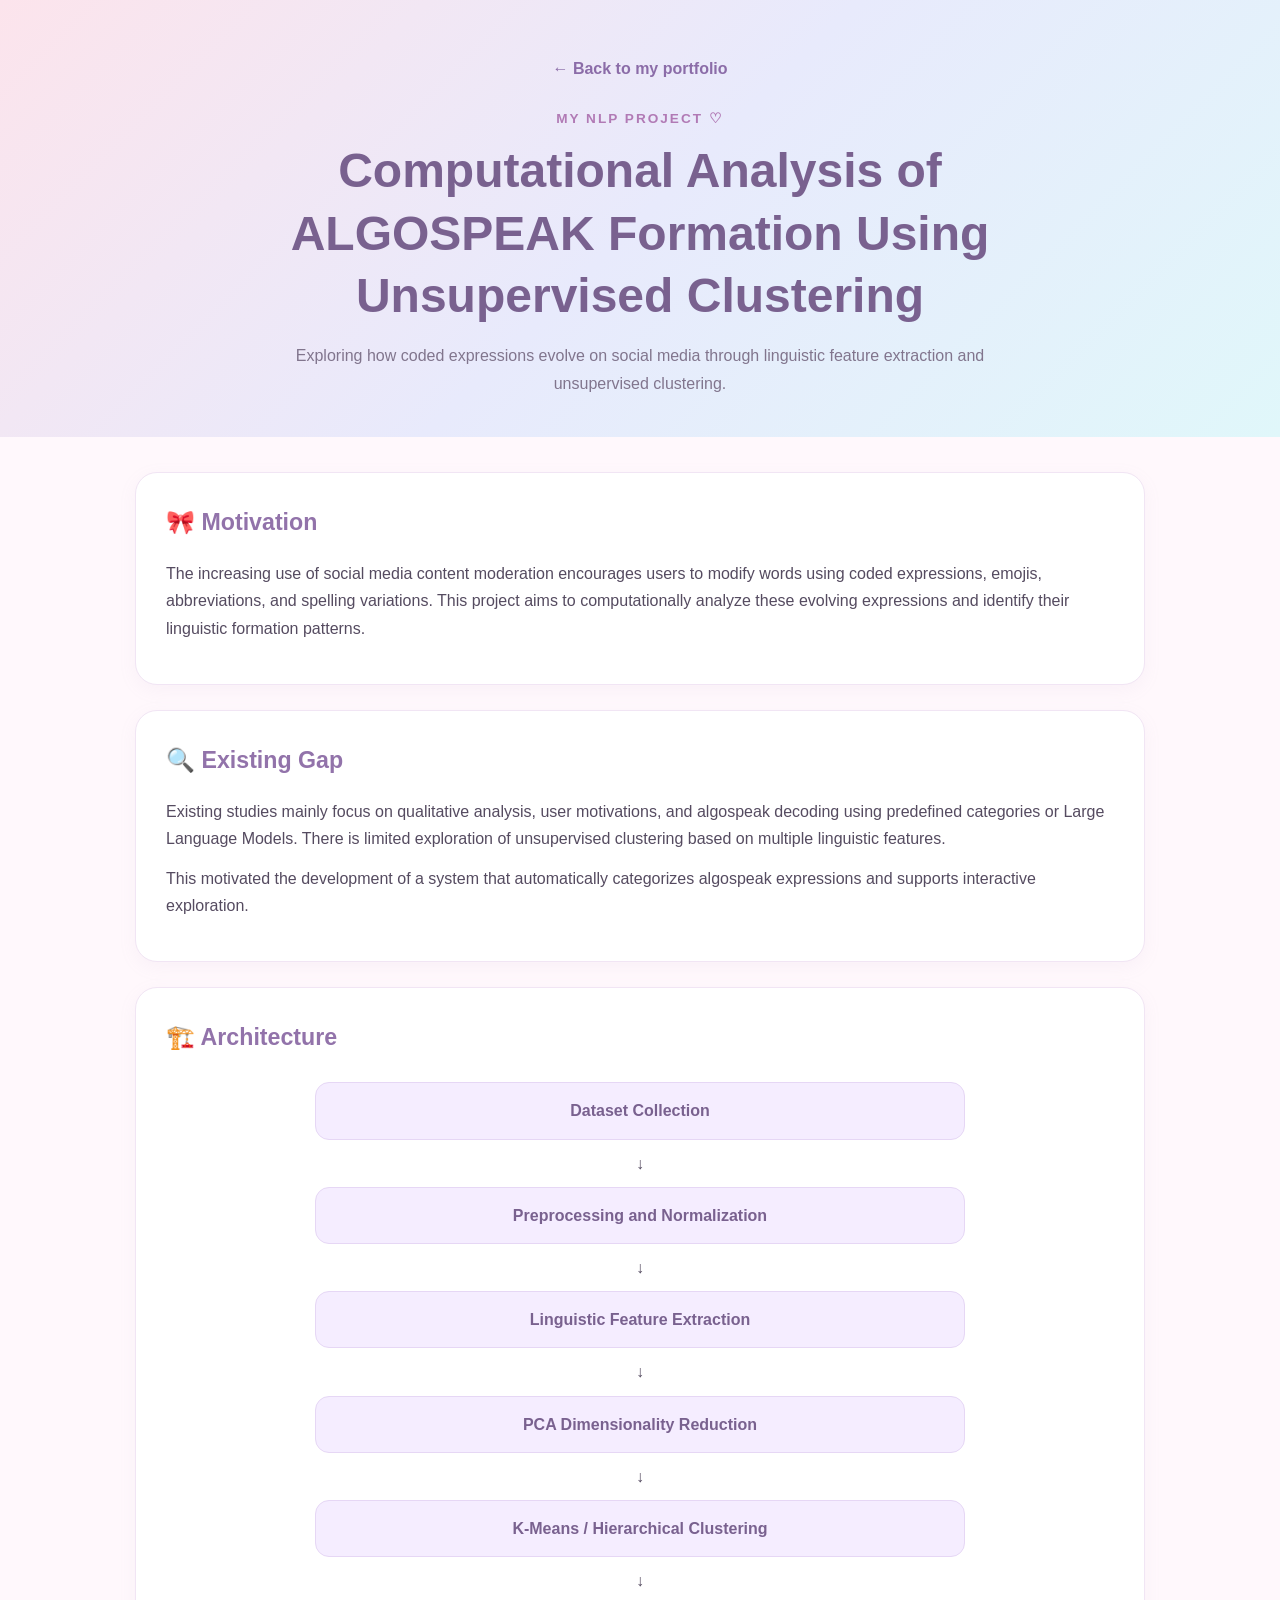
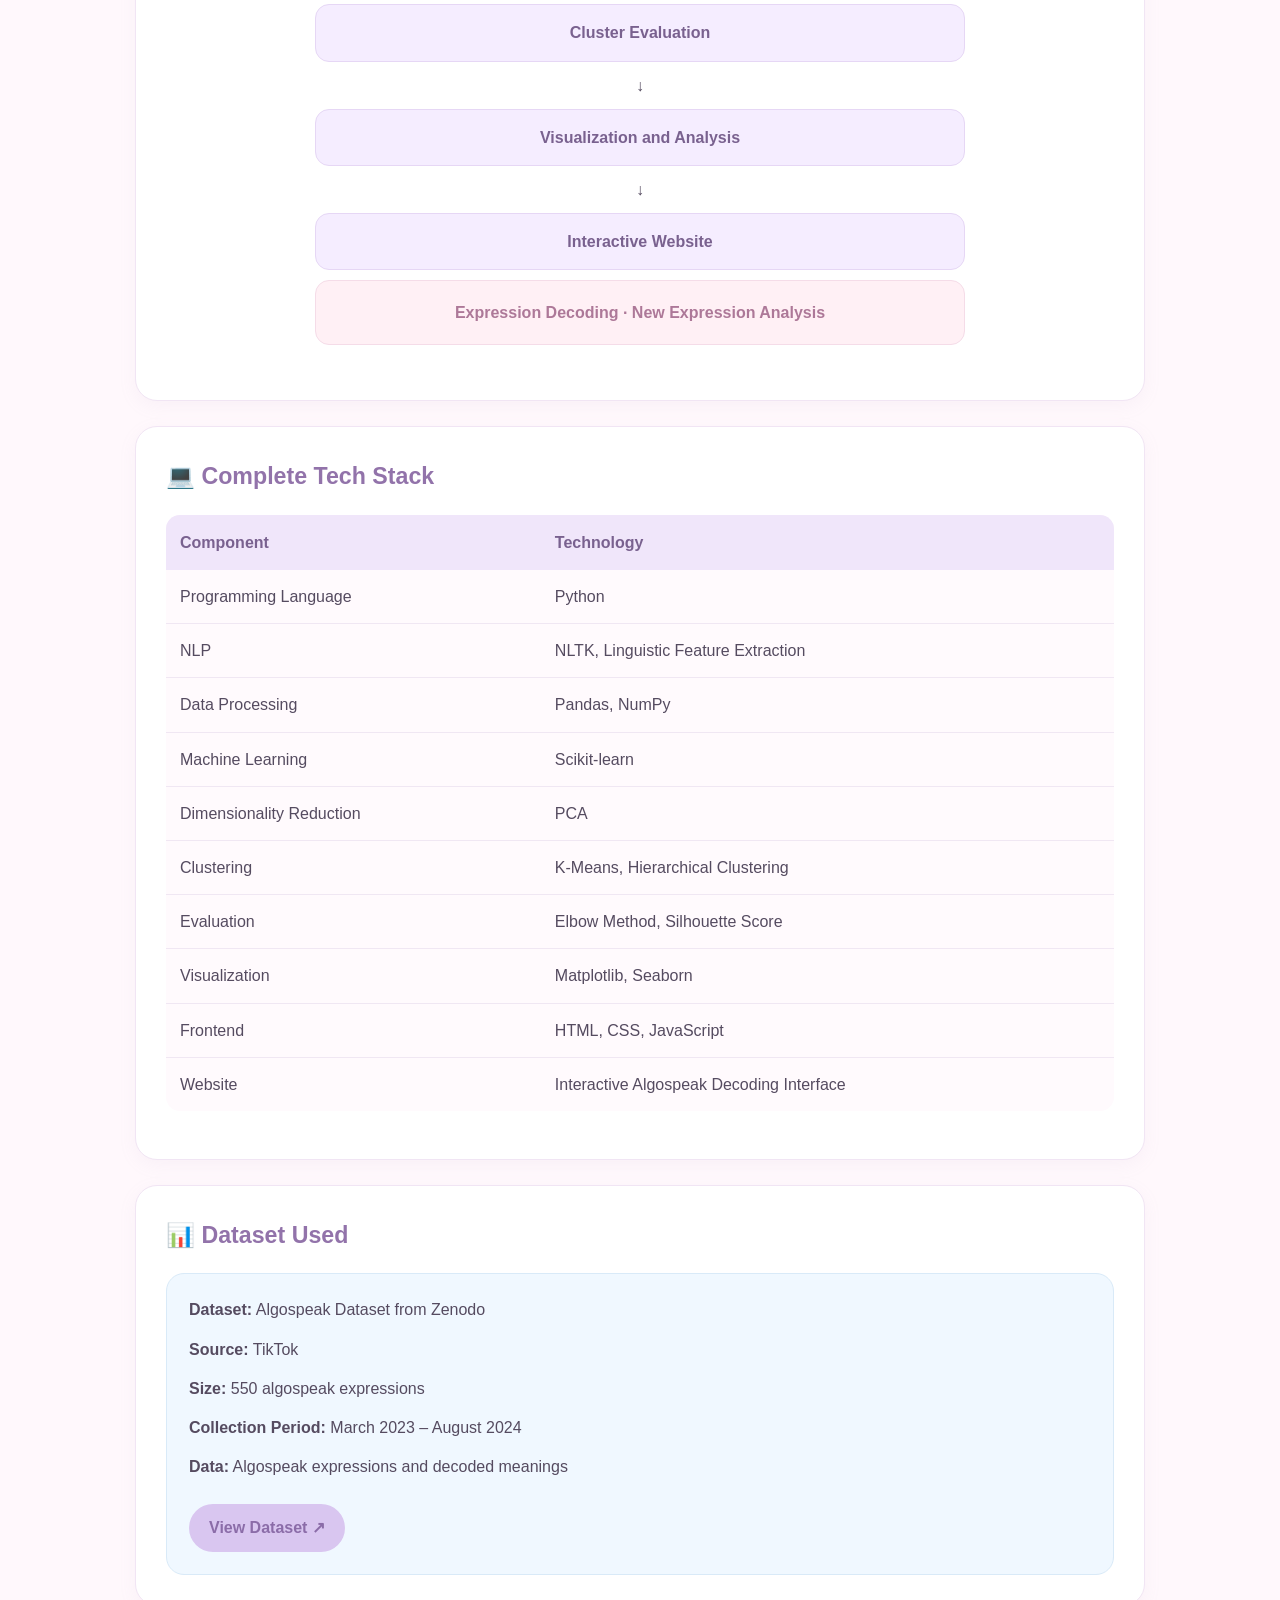
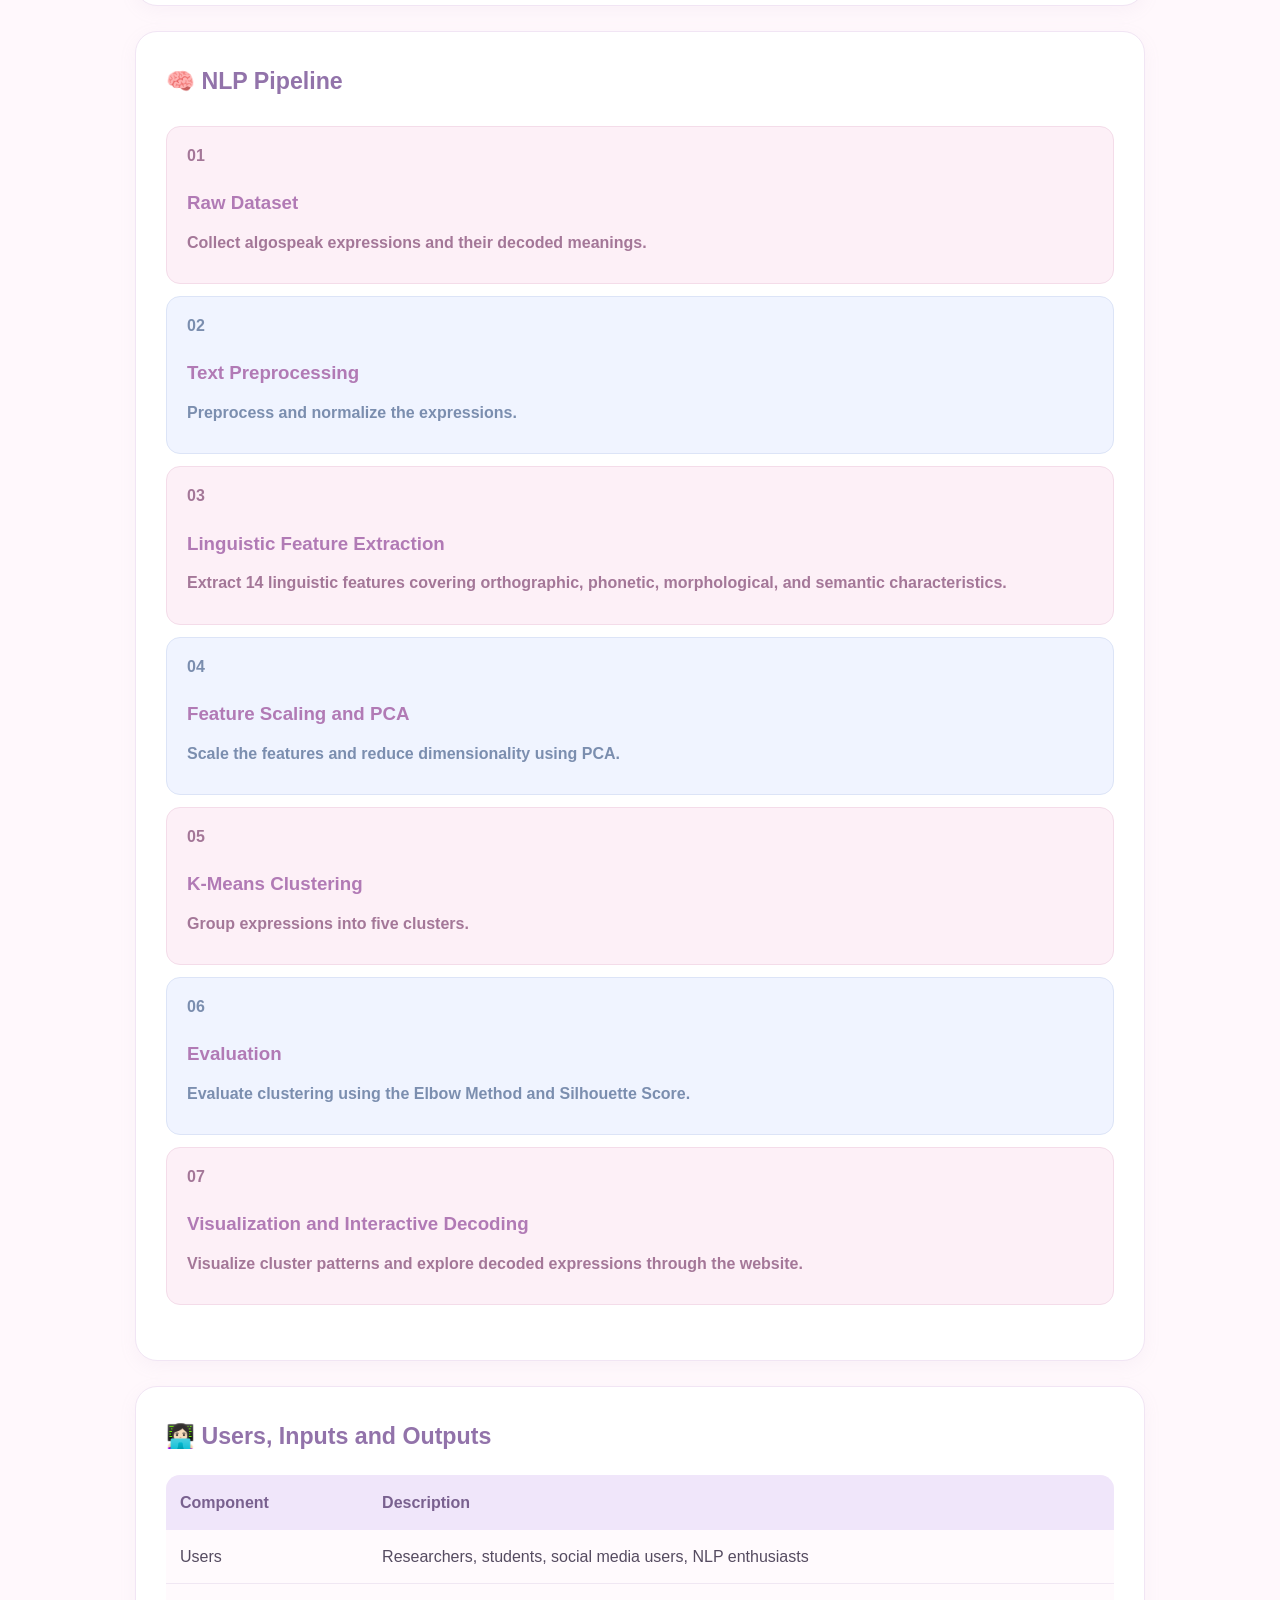
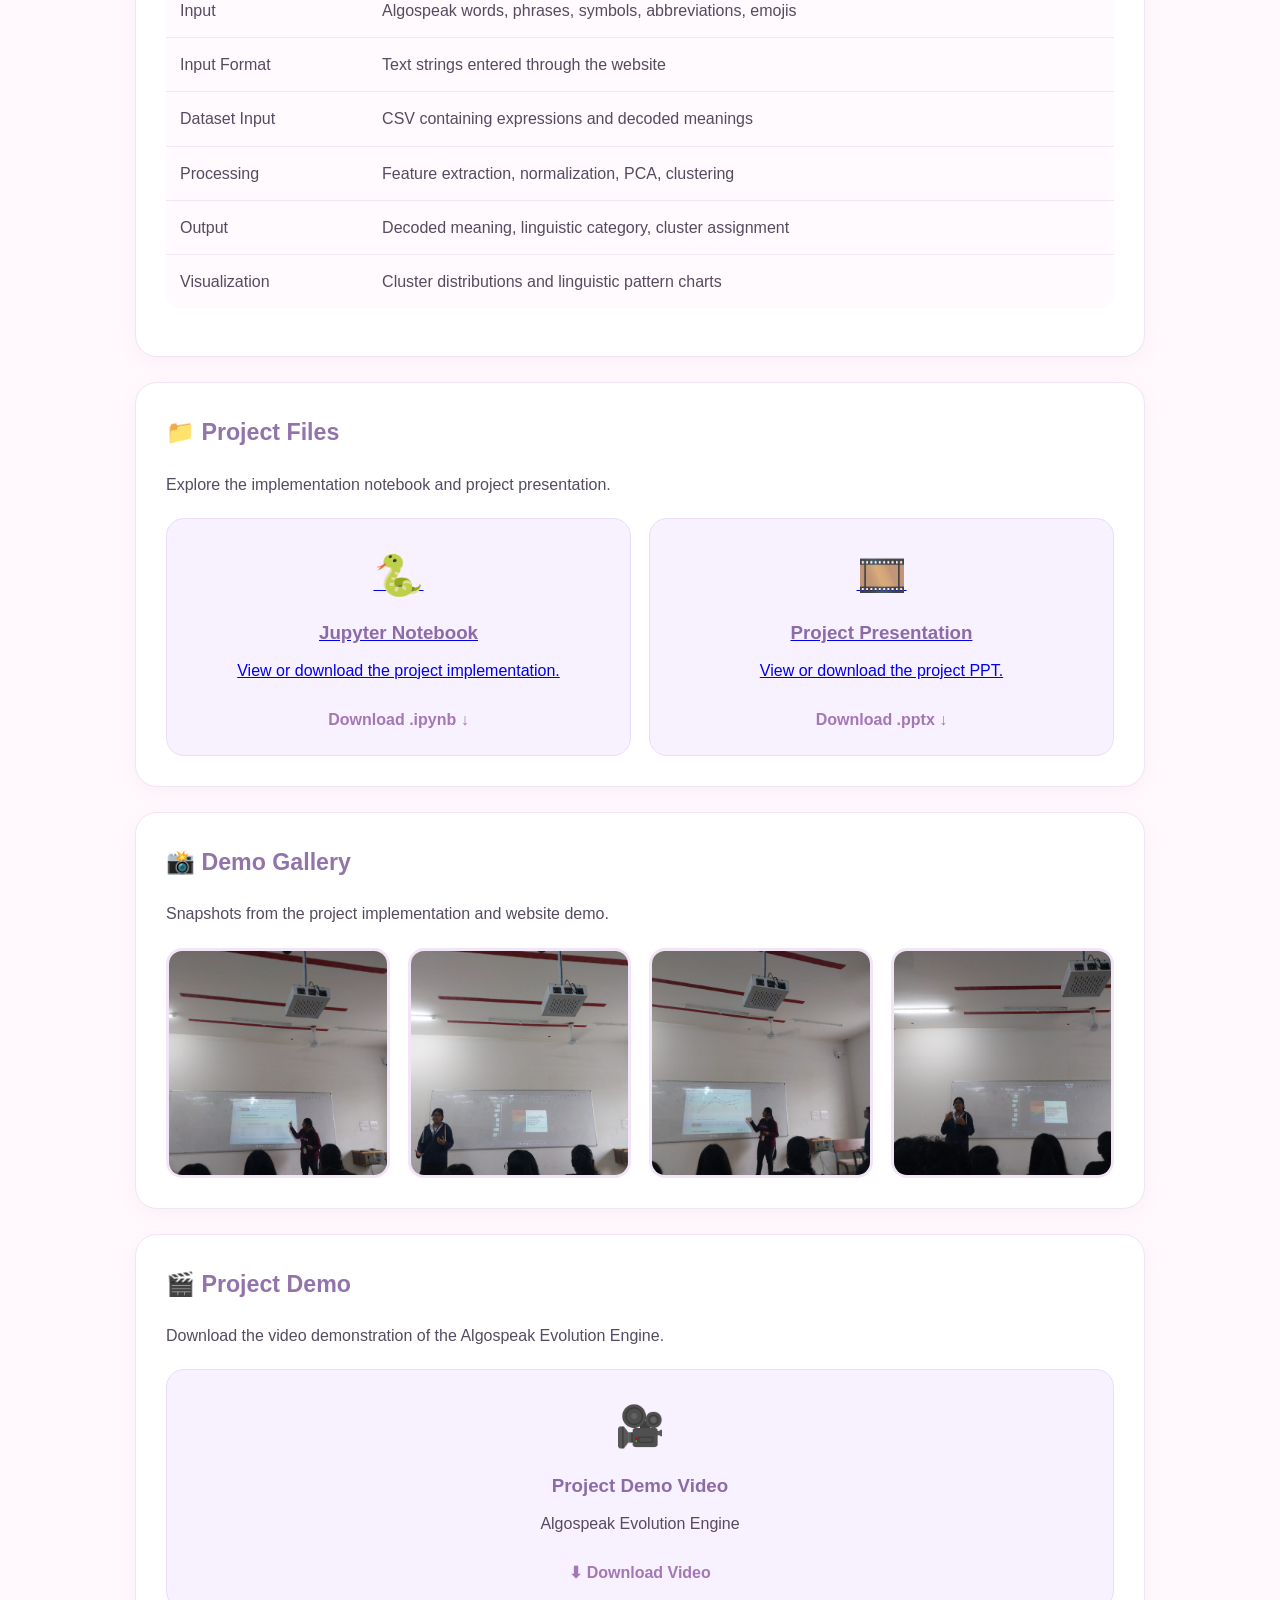
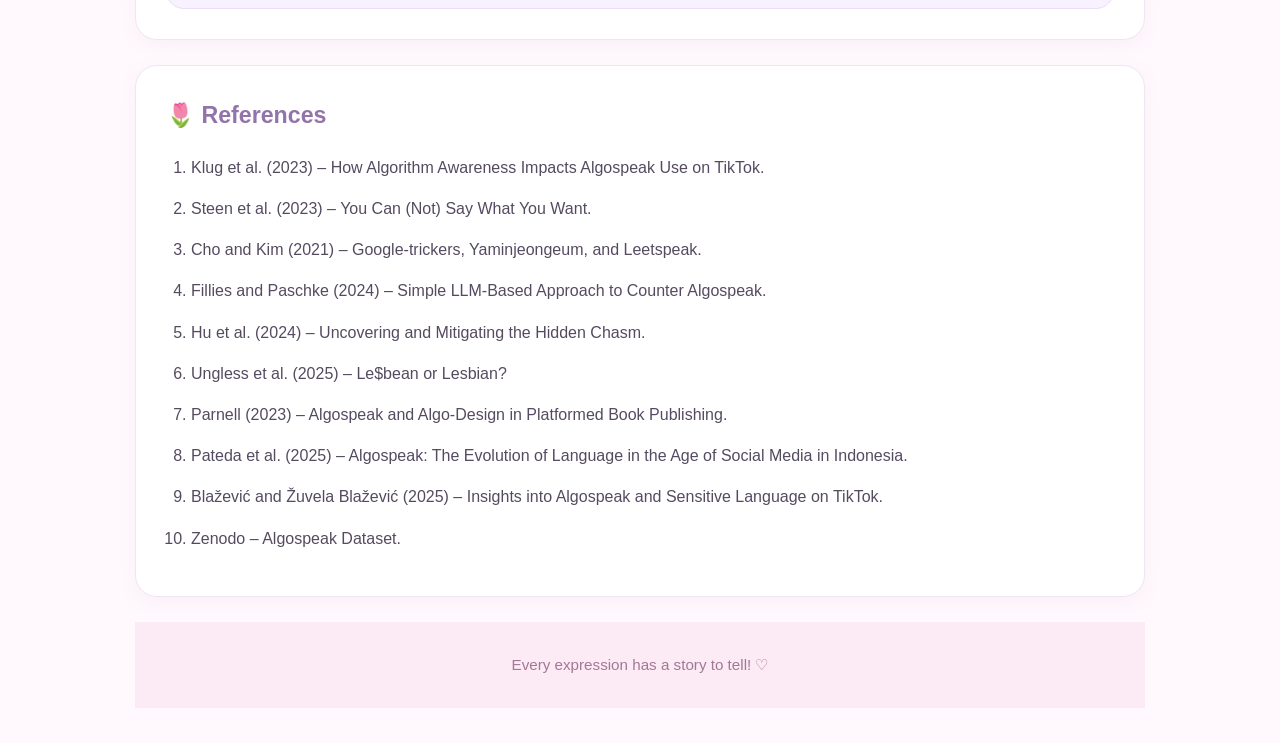
==== commit 936f8402: "Add files via upload" ====
--- a/activities/project/index.html
+++ b/activities/project/index.html
@@ -292,17 +292,24 @@
             </div>
         </section>
 
+
         <section class="project-section" id="video-demo">
             <h2>🎬 Project Demo</h2>
-            <p>Watch the Algospeak Evolution Engine in action!</p>
-
-            <div class="video-container">
-                <video controls preload="metadata">
-                    <source src="assets/algospeak-demo.mp4" type="video/mp4">
-                    Your browser does not support video playback.
-                </video>
-            </div>
-        </section>
+            <p>Download the video demonstration of the Algospeak Evolution Engine.</p>
+
+            <div class="file-grid">
+                <div class="file-card">
+                    <div class="file-icon">🎥</div>
+                    <h3>Project Demo Video</h3>
+                    <p>Algospeak Evolution Engine</p>
+                    <a href="https://drive.google.com/file/d/1TWLqSzveaac57DfNuUrhsCIhbPOvLrQO/view?usp=sharing" class="file-link" target="_blank"
+                        rel="noopener noreferrer">
+                        ⬇ Download Video
+                    </a>
+                </div>
+            </div>
+        </section>
+
 
 
         <section class="project-section">
@@ -331,4 +338,4 @@
 
 </body>
 
-</html>
+</html>
--- a/activities/project/style.css
+++ b/activities/project/style.css
@@ -0,0 +1,364 @@
+* {
+    margin: 0;
+    padding: 0;
+    box-sizing: border-box;
+}
+
+body {
+    font-family: "Poppins", "Segoe UI", sans-serif;
+    background: #fff8fc;
+    color: #554b60;
+    line-height: 1.7;
+}
+
+.project-header {
+    text-align: center;
+    padding: 55px 20px 40px;
+    background: linear-gradient(135deg, #fce4ec, #e8eafc, #e0f7fa);
+}
+
+.back-link {
+    display: inline-block;
+    margin-bottom: 25px;
+    color: #8b6ca8;
+    text-decoration: none;
+    font-weight: 600;
+}
+
+.back-link:hover {
+    color: #c084b5;
+}
+
+.eyebrow {
+    color: #b17ab5;
+    font-size: 0.85rem;
+    font-weight: 700;
+    letter-spacing: 2px;
+    text-transform: uppercase;
+    margin-bottom: 10px;
+}
+
+.project-header h1 {
+    font-size: clamp(1.8rem, 4vw, 3rem);
+    color: #79618f;
+    line-height: 1.3;
+    max-width: 900px;
+    margin: 0 auto 15px;
+}
+
+.subtitle {
+    max-width: 750px;
+    margin: 0 auto;
+    color: #81758d;
+    font-size: 1rem;
+}
+
+.project-container {
+    max-width: 1050px;
+    margin: 35px auto;
+    padding: 0 20px;
+}
+
+.project-section {
+    background: #ffffff;
+    padding: 30px;
+    margin-bottom: 25px;
+    border-radius: 22px;
+    border: 1px solid #f1e5f4;
+    box-shadow: 0 5px 18px rgba(180, 150, 190, 0.08);
+}
+
+.project-section h2 {
+    color: #9273aa;
+    font-size: 1.45rem;
+    margin-bottom: 18px;
+}
+
+.project-section h3 {
+    color: #b17ab5;
+    margin: 18px 0 10px;
+}
+
+.project-section p {
+    margin-bottom: 12px;
+}
+
+.project-section ul,
+.project-section ol {
+    padding-left: 25px;
+    margin: 12px 0;
+}
+
+.project-section li {
+    margin-bottom: 8px;
+}
+
+.architecture {
+    display: flex;
+    flex-direction: column;
+    align-items: center;
+    gap: 10px;
+    margin: 25px 0;
+}
+
+.architecture-step {
+    width: 100%;
+    max-width: 650px;
+    padding: 14px 18px;
+    text-align: center;
+    background: #f5edff;
+    border: 1px solid #e6d7f5;
+    border-radius: 14px;
+    color: #79618f;
+    font-weight: 600;
+}
+
+.architecture-step:nth-child(even) {
+    background: #eaf7fb;
+    border-color: #d5edf3;
+    color: #638c9b;
+}
+
+.architecture-outputs {
+    width: 100%;
+    max-width: 650px;
+    text-align: center;
+    padding: 18px;
+    background: #fff0f5;
+    border: 1px solid #f5dce8;
+    border-radius: 14px;
+    color: #ad7898;
+    font-weight: 600;
+}
+
+.table-wrapper {
+    width: 100%;
+    overflow-x: auto;
+    border-radius: 14px;
+    margin: 18px 0;
+}
+
+table {
+    width: 100%;
+    border-collapse: collapse;
+    background: #fffafd;
+    min-width: 450px;
+}
+
+th {
+    background: #f0e6fa;
+    color: #79618f;
+    text-align: left;
+    padding: 14px;
+}
+
+td {
+    padding: 13px 14px;
+    border-bottom: 1px solid #f0e7f3;
+}
+
+tr:last-child td {
+    border-bottom: none;
+}
+
+.dataset-card {
+    background: #f0f8ff;
+    border: 1px solid #d9eaf8;
+    border-radius: 18px;
+    padding: 22px;
+    margin-top: 15px;
+}
+
+.dataset-card h3 {
+    margin-top: 0;
+    color: #7296b5;
+}
+
+.dataset-card a {
+    color: #8b6ca8;
+    font-weight: 600;
+    text-decoration: none;
+    overflow-wrap: anywhere;
+}
+
+.dataset-card a:hover {
+    text-decoration: underline;
+}
+
+.project-button {
+    display: inline-block;
+    background: #d9c6f0;
+    color: #655078;
+    padding: 10px 20px;
+    margin-top: 12px;
+    border-radius: 30px;
+    text-decoration: none;
+    font-weight: 600;
+    transition: 0.2s ease;
+}
+
+.project-button:hover {
+    background: #c9afe8;
+    transform: translateY(-2px);
+}
+
+.prompt-list {
+    padding-left: 25px;
+}
+
+.small-note {
+    background: #fff5e8;
+    border-left: 4px solid #f0c98c;
+    padding: 14px 18px;
+    border-radius: 10px;
+    color: #927b5d;
+    margin-top: 18px;
+    font-size: 0.92rem;
+}
+
+.pipeline {
+    display: flex;
+    flex-direction: column;
+    gap: 12px;
+    margin: 25px 0;
+}
+
+.pipeline-step {
+    background: #fdf0f7;
+    border: 1px solid #f4dce9;
+    padding: 15px 20px;
+    border-radius: 14px;
+    color: #a47798;
+    font-weight: 600;
+}
+
+.pipeline-step:nth-child(even) {
+    background: #f0f4ff;
+    border-color: #dce4f7;
+    color: #7b8eaf;
+}
+
+.file-grid {
+    display: grid;
+    grid-template-columns: repeat(auto-fit, minmax(220px, 1fr));
+    gap: 18px;
+    margin-top: 20px;
+}
+
+.file-card {
+    background: #f8f1ff;
+    border: 1px solid #e9ddf7;
+    border-radius: 18px;
+    padding: 22px;
+    text-align: center;
+    transition: 0.2s ease;
+}
+
+.file-card:hover {
+    transform: translateY(-4px);
+    box-shadow: 0 8px 20px rgba(180, 150, 190, 0.15);
+}
+
+.file-icon {
+    font-size: 2.5rem;
+    margin-bottom: 10px;
+}
+
+.file-card h3 {
+    color: #8b6ca8;
+    margin: 8px 0;
+}
+
+.file-link {
+    display: inline-block;
+    color: #a477b5;
+    font-weight: 600;
+    text-decoration: none;
+    margin-top: 10px;
+}
+
+.file-link:hover {
+    text-decoration: underline;
+}
+
+.demo-gallery {
+    display: grid;
+    grid-template-columns: repeat(auto-fit, minmax(220px, 1fr));
+    gap: 18px;
+    margin-top: 20px;
+}
+
+.demo-gallery img {
+    width: 100%;
+    height: 230px;
+    object-fit: cover;
+    border-radius: 16px;
+    border: 3px solid #f3e5f8;
+    transition: 0.3s ease;
+}
+
+.demo-gallery img:hover {
+    transform: scale(1.03);
+}
+
+.references-list {
+    padding-left: 25px;
+}
+
+.references-list li {
+    margin-bottom: 14px;
+    overflow-wrap: anywhere;
+}
+
+.project-footer {
+    text-align: center;
+    padding: 30px 20px;
+    background: #fceaf4;
+    color: #a47798;
+    font-size: 0.95rem;
+}
+
+@media (max-width: 600px) {
+    .project-header {
+        padding: 35px 15px;
+    }
+
+    .project-section {
+        padding: 20px;
+        border-radius: 17px;
+    }
+
+    .project-section h2 {
+        font-size: 1.25rem;
+    }
+
+    .architecture-step,
+    .architecture-outputs {
+        font-size: 0.9rem;
+        padding: 12px;
+    }
+
+    .demo-gallery img {
+        height: 200px;
+    }
+}
+
+
+.video-container {
+  width: 100%;
+  max-width: 850px;
+  margin: 25px auto 10px;
+  overflow: hidden;
+  border-radius: 20px;
+  border: 4px solid #f1e5f8;
+  background: #f5edff;
+  aspect-ratio: 16 / 9;
+  box-shadow: 0 8px 20px rgba(180, 150, 190, 0.12);
+}
+
+.video-container iframe {
+  width: 100%;
+  height: 100%;
+  border: none;
+  display: block;
+}
